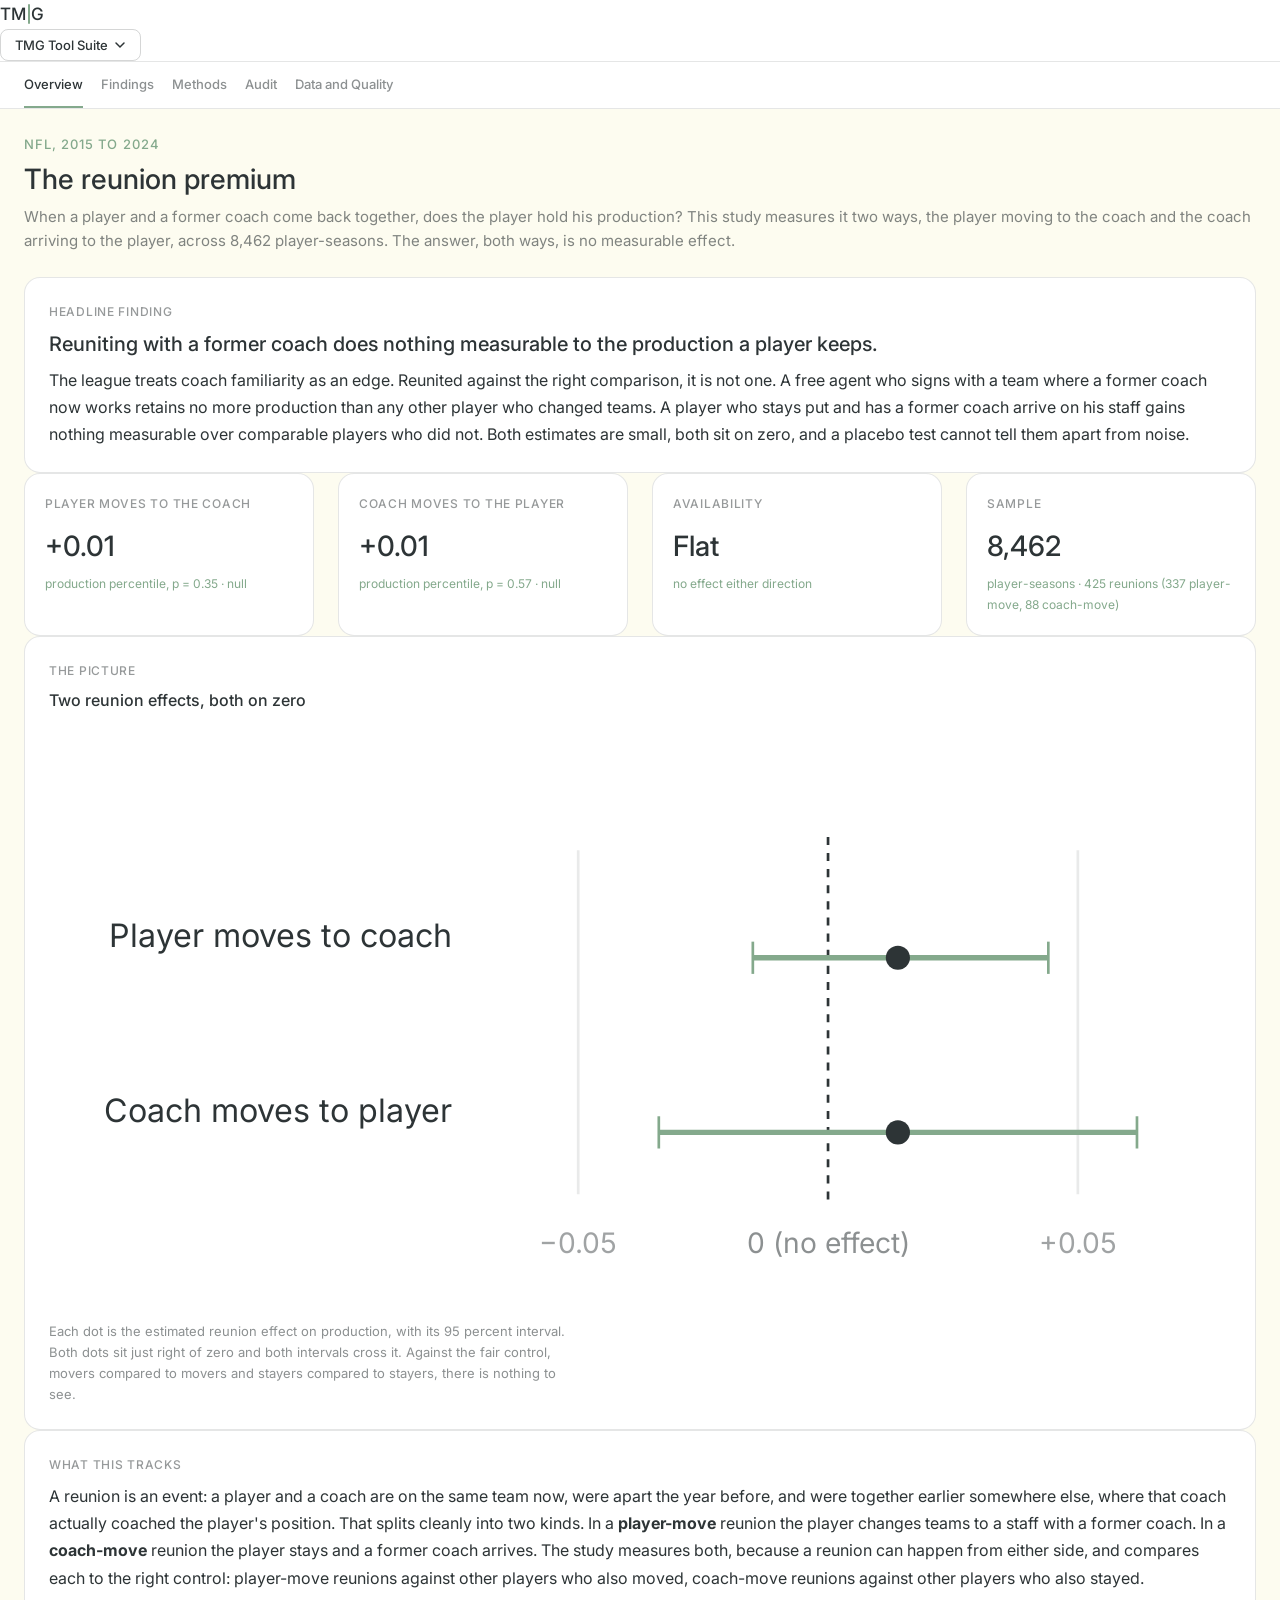
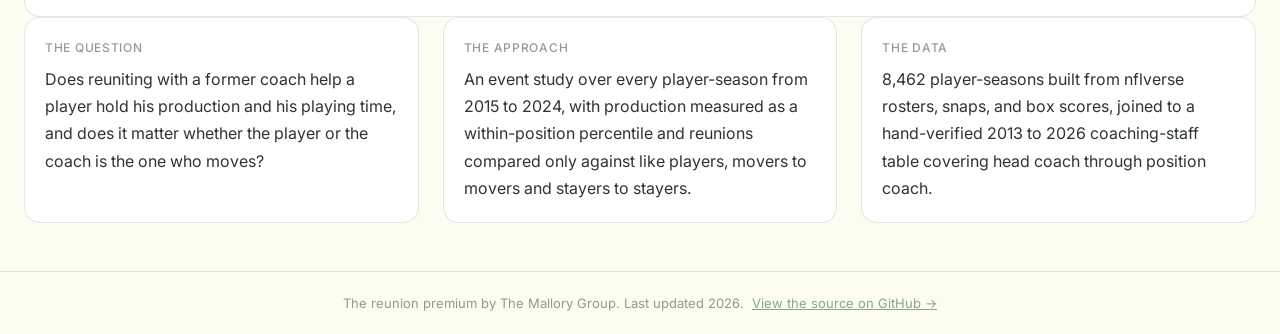
==== index.html @ aa7afa86 "Update navigation links for consistency; changed "Key findings" to "Findings" and updated "Data" to " ====
<!doctype html>
<html lang="en">
  <head>
    <meta charset="utf-8" />
    <meta name="viewport" content="width=device-width, initial-scale=1" />
    <title>The reunion premium — The Mallory Group</title>
    <meta
      name="description"
      content="Does reuniting with a former coach change the production an NFL player retains? An event study of 8,462 player-seasons and 425 coach reunions, 2015 to 2024. The answer is no."
    />
    <link rel="preconnect" href="https://fonts.googleapis.com" />
    <link rel="preconnect" href="https://fonts.gstatic.com" crossorigin />
    <link
      href="https://fonts.googleapis.com/css2?family=Inter:wght@400;500&display=swap"
      rel="stylesheet"
    />
    <link rel="stylesheet" href="tmg.css" />
    <link rel="stylesheet" href="study.css" />
  </head>
  <body>
    <nav class="tmg-nav" role="banner">
      <div class="tmg-logo" aria-label="The Mallory Group">
        <span>TM</span>
        <div class="tmg-logo-divider" aria-hidden="true"></div>
        <span>G</span>
      </div>
      <div class="tmg-dropdown-wrap">
        <button
          class="tmg-dropdown-btn"
          id="tmgDdBtn"
          aria-haspopup="true"
          aria-expanded="false"
          aria-controls="tmgDdMenu"
        >
          TMG Tool Suite
          <svg
            class="tmg-chevron"
            viewBox="0 0 12 12"
            fill="none"
            width="12"
            height="12"
            aria-hidden="true"
          >
            <path
              d="M2 4l4 4 4-4"
              stroke="currentColor"
              stroke-width="1.5"
              stroke-linecap="round"
            />
          </svg>
        </button>
        <div class="tmg-dropdown-menu" id="tmgDdMenu" role="menu">
          <a
            href="https://rmallorybpc.github.io/nhl-free-agency-research/welcome.html"
            target="_blank"
            rel="noreferrer"
            role="menuitem"
            >NHL Free Agency Research</a
          >
          <a
            href="https://rmallorybpc.github.io/nflanalysis/dashboard/src/findings.html?season=2022&team_id=PHI"
            target="_blank"
            rel="noreferrer"
            role="menuitem"
            >NFL Analysis</a
          >
          <a
            href="https://rmallorybpc.github.io/nba-research-project/"
            target="_blank"
            rel="noreferrer"
            role="menuitem"
            >NBA Supermax Research</a
          >
          <a
            href="https://rmallorybpc.github.io/nhl-play-for-contract/"
            target="_blank"
            rel="noreferrer"
            role="menuitem"
            >NHL Play for Contract</a
          >
          <a
            href="https://rmallorybpc.github.io/talent-portability-research/"
            target="_blank"
            rel="noreferrer"
            role="menuitem"
            >Talent Portability Research</a
          >
          <a
            href="https://rmallorybpc.github.io/external-hire-premium/"
            target="_blank"
            rel="noreferrer"
            role="menuitem"
            >External Hire Premium</a
          >
          <a
            href="https://rmallorybpc.github.io/nfl-coach-continuity/"
            target="_blank"
            rel="noreferrer"
            role="menuitem"
            >NFL Coach Continuity</a
          >
          <a
            href="https://rmallorybpc.github.io/recipes/"
            target="_blank"
            rel="noreferrer"
            role="menuitem"
            >Recipe Book</a
          >
          <a
            href="https://rmallorybpc.github.io/pdf-multi-agent-analysis/"
            target="_blank"
            rel="noreferrer"
            role="menuitem"
            >PDF Multi-Agent Analysis</a
          >
          <a
            href="https://content-integrity-audit.pages.dev/"
            target="_blank"
            rel="noreferrer"
            role="menuitem"
            >Content Integrity</a
          >
          <a
            href="https://rmallorybpc.github.io/housing-market-intel/"
            target="_blank"
            rel="noreferrer"
            role="menuitem"
            >Housing Market Intel</a
          >
          <a
            href="https://rmallorybpc.github.io/real-estate-report/"
            target="_blank"
            rel="noreferrer"
            role="menuitem"
            >Real Estate Report</a
          >
        </div>
      </div>
    </nav>

    <div class="study-subnav">
      <div class="inner">
        <a href="index.html" class="active">Overview</a>
        <a href="findings.html">Findings</a>
        <a href="methods.html">Methods</a>
        <a href="audit.html">Audit</a>
        <a href="data.html">Data and Quality</a>
      </div>
    </div>

    <main class="tmg-page">
      <div class="tmg-container">
        <header class="tmg-page-header">
          <p class="eyebrow">NFL, 2015 to 2024</p>
          <h1 class="tmg-page-title">The reunion premium</h1>
          <p class="study-lede">
            When a player and a former coach come back together, does the player
            hold his production? This study measures it two ways, the player
            moving to the coach and the coach arriving to the player, across
            8,462 player-seasons. The answer, both ways, is no measurable
            effect.
          </p>
        </header>

        <section class="tmg-card-wide">
          <div class="tmg-card-label">Headline finding</div>
          <h2 class="tmg-h2">
            Reuniting with a former coach does nothing measurable to the
            production a player keeps.
          </h2>
          <div class="study-prose" style="margin-top: 10px">
            <p>
              The league treats coach familiarity as an edge. Reunited against
              the right comparison, it is not one. A free agent who signs with a
              team where a former coach now works retains no more production
              than any other player who changed teams. A player who stays put
              and has a former coach arrive on his staff gains nothing
              measurable over comparable players who did not. Both estimates are
              small, both sit on zero, and a placebo test cannot tell them apart
              from noise.
            </p>
          </div>
        </section>

        <div class="tmg-bento-grid">
          <section class="tmg-card">
            <div class="tmg-card-label">Player moves to the coach</div>
            <div class="tmg-card-value">+0.01</div>
            <div class="tmg-card-sub">
              production percentile, p = 0.35 · null
            </div>
          </section>
          <section class="tmg-card">
            <div class="tmg-card-label">Coach moves to the player</div>
            <div class="tmg-card-value">+0.01</div>
            <div class="tmg-card-sub">
              production percentile, p = 0.57 · null
            </div>
          </section>
          <section class="tmg-card">
            <div class="tmg-card-label">Availability</div>
            <div class="tmg-card-value">Flat</div>
            <div class="tmg-card-sub">no effect either direction</div>
          </section>
          <section class="tmg-card">
            <div class="tmg-card-label">Sample</div>
            <div class="tmg-card-value">8,462</div>
            <div class="tmg-card-sub">
              player-seasons · 425 reunions (337 player-move, 88 coach-move)
            </div>
          </section>
        </div>

        <section class="tmg-card-wide">
          <div class="tmg-card-label">The picture</div>
          <h3 class="tmg-h3">Two reunion effects, both on zero</h3>
          <figure>
            <svg
              viewBox="0 0 440 220"
              role="img"
              aria-label="Both reunion effects are near zero with 95 percent intervals crossing zero"
            >
              <line
                x1="197"
                y1="50"
                x2="197"
                y2="178"
                stroke="rgba(45,52,54,0.10)"
              />
              <line
                x1="383"
                y1="50"
                x2="383"
                y2="178"
                stroke="rgba(45,52,54,0.10)"
              />
              <line
                x1="290"
                y1="45"
                x2="290"
                y2="183"
                stroke="var(--tmg-charcoal)"
                stroke-dasharray="3 3"
                stroke-width="1"
              />
              <text
                x="290"
                y="200"
                font-family="Inter"
                font-size="10.5"
                fill="rgba(45,52,54,0.55)"
                text-anchor="middle"
              >
                0 (no effect)
              </text>
              <text
                x="197"
                y="200"
                font-family="Inter"
                font-size="10.5"
                fill="rgba(45,52,54,0.45)"
                text-anchor="middle"
              >
                &minus;0.05
              </text>
              <text
                x="383"
                y="200"
                font-family="Inter"
                font-size="10.5"
                fill="rgba(45,52,54,0.45)"
                text-anchor="middle"
              >
                +0.05
              </text>
              <text
                x="150"
                y="86"
                font-family="Inter"
                font-size="12"
                fill="var(--tmg-charcoal)"
                text-anchor="end"
              >
                Player moves to coach
              </text>
              <line
                x1="262"
                y1="90"
                x2="372"
                y2="90"
                stroke="var(--tmg-sage)"
                stroke-width="2"
              />
              <line
                x1="262"
                y1="84"
                x2="262"
                y2="96"
                stroke="var(--tmg-sage)"
              />
              <line
                x1="372"
                y1="84"
                x2="372"
                y2="96"
                stroke="var(--tmg-sage)"
              />
              <circle cx="316" cy="90" r="4.5" fill="var(--tmg-charcoal)" />
              <text
                x="150"
                y="151"
                font-family="Inter"
                font-size="12"
                fill="var(--tmg-charcoal)"
                text-anchor="end"
              >
                Coach moves to player
              </text>
              <line
                x1="227"
                y1="155"
                x2="405"
                y2="155"
                stroke="var(--tmg-sage)"
                stroke-width="2"
              />
              <line
                x1="227"
                y1="149"
                x2="227"
                y2="161"
                stroke="var(--tmg-sage)"
              />
              <line
                x1="405"
                y1="149"
                x2="405"
                y2="161"
                stroke="var(--tmg-sage)"
              />
              <circle cx="316" cy="155" r="4.5" fill="var(--tmg-charcoal)" />
            </svg>
            <figcaption>
              Each dot is the estimated reunion effect on production, with its
              95 percent interval. Both dots sit just right of zero and both
              intervals cross it. Against the fair control, movers compared to
              movers and stayers compared to stayers, there is nothing to see.
            </figcaption>
          </figure>
        </section>

        <section class="tmg-card-wide">
          <div class="tmg-card-label">What this tracks</div>
          <div class="study-prose">
            <p>
              A reunion is an event: a player and a coach are on the same team
              now, were apart the year before, and were together earlier
              somewhere else, where that coach actually coached the player's
              position. That splits cleanly into two kinds. In a
              <strong>player-move</strong> reunion the player changes teams to a
              staff with a former coach. In a
              <strong>coach-move</strong> reunion the player stays and a former
              coach arrives. The study measures both, because a reunion can
              happen from either side, and compares each to the right control:
              player-move reunions against other players who also moved,
              coach-move reunions against other players who also stayed.
            </p>
          </div>
        </section>

        <div class="tmg-bento-grid">
          <section class="tmg-card">
            <div class="tmg-card-label">The question</div>
            <div class="study-prose">
              <p>
                Does reuniting with a former coach help a player hold his
                production and his playing time, and does it matter whether the
                player or the coach is the one who moves?
              </p>
            </div>
          </section>
          <section class="tmg-card">
            <div class="tmg-card-label">The approach</div>
            <div class="study-prose">
              <p>
                An event study over every player-season from 2015 to 2024, with
                production measured as a within-position percentile and reunions
                compared only against like players, movers to movers and stayers
                to stayers.
              </p>
            </div>
          </section>
          <section class="tmg-card">
            <div class="tmg-card-label">The data</div>
            <div class="study-prose">
              <p>
                8,462 player-seasons built from nflverse rosters, snaps, and box
                scores, joined to a hand-verified 2013 to 2026 coaching-staff
                table covering head coach through position coach.
              </p>
            </div>
          </section>
        </div>
      </div>
    </main>

    <footer class="tmg-footer">
      The reunion premium by The Mallory Group. Last updated 2026. &nbsp;<a
        href="https://github.com/rmallorybpc/nfl-coach-continuity"
        style="color: var(--tmg-sage)"
        >View the source on GitHub &rarr;</a
      >
    </footer>

    <script>
      (function () {
        var b = document.getElementById("tmgDdBtn"),
          m = document.getElementById("tmgDdMenu");
        if (!b || !m) return;
        b.addEventListener("click", function (e) {
          e.stopPropagation();
          var o = m.classList.toggle("open");
          b.classList.toggle("open", o);
          b.setAttribute("aria-expanded", String(o));
        });
        document.addEventListener("click", function () {
          m.classList.remove("open");
          b.classList.remove("open");
          b.setAttribute("aria-expanded", "false");
        });
        document.addEventListener("keydown", function (e) {
          if (e.key === "Escape") {
            m.classList.remove("open");
            b.classList.remove("open");
            b.setAttribute("aria-expanded", "false");
            b.focus();
          }
        });
      })();
    </script>
  </body>
</html>
---- tmg.css ----
/* ============================================================
   TMG Design System — The Mallory Group
   dist/tmg.css — v2.0

   CDN usage (add to every repo <head>):
   <link rel="stylesheet" href="https://rmallorybpc.github.io/tmg-brand-guide/dist/tmg.css">

   Google Font (add above the CSS link):
   <link rel="preconnect" href="https://fonts.googleapis.com">
   <link href="https://fonts.googleapis.com/css2?family=Inter:wght@400;500&display=swap" rel="stylesheet">
   ============================================================ */


/* ── 1. Tokens ─────────────────────────────────────────────── */
:root {
  /* Palette */
  --tmg-cream:        #FDFCF0;
  --tmg-charcoal:     #2D3436;
  --tmg-sage:         #84A98C;
  --tmg-sage-hover:   #6B8F74;
  --tmg-white:        #FFFFFF;

  /* Semantic */
  --tmg-bg:           var(--tmg-cream);
  --tmg-text:         var(--tmg-charcoal);
  --tmg-accent:       var(--tmg-sage);
  --tmg-surface:      var(--tmg-white);

  /* Status */
  --tmg-success:      #2E8540;
  --tmg-warning:      #C47F00;
  --tmg-error:        #B00020;

  /* Borders */
  --tmg-border:       1px solid rgba(45, 52, 54, 0.12);
  --tmg-border-hover: 1px solid rgba(132, 169, 140, 0.50);

  /* Radii */
  --tmg-bento-radius: 16px;
  --tmg-nav-radius:   8px;
  --tmg-btn-radius:   8px;

  /* Spacing */
  --tmg-gap:          24px;
  --tmg-gap-sm:       12px;

  /* Elevation */
  --tmg-shadow-sm:    0 1px 3px rgba(45, 52, 54, 0.08);
  --tmg-shadow-md:    0 2px 8px rgba(45, 52, 54, 0.10);
}


/* ── 2. Reset & base ───────────────────────────────────────── */
*, *::before, *::after { box-sizing: border-box; }

body {
  background: var(--tmg-bg);
  color: var(--tmg-text);
  font-family: Inter, -apple-system, BlinkMacSystemFont, "Segoe UI", Roboto, "Helvetica Neue", Arial, sans-serif;
  font-size: 16px;
  line-height: 1.7;
  margin: 0;
}

:focus-visible {
  outline: 3px solid rgba(132, 169, 140, 0.40);
  outline-offset: 2px;
}

.sr-only {
  position: absolute; width: 1px; height: 1px; padding: 0;
  margin: -1px; overflow: hidden; clip: rect(0,0,0,0);
  white-space: nowrap; border: 0;
}


/* ── 3. Typography ─────────────────────────────────────────── */
.tmg-eyebrow    { font-size: 13px;  font-weight: 500; letter-spacing: 0.08em; text-transform: uppercase; color: var(--tmg-sage); margin: 0 0 4px; }
.tmg-h1         { font-size: 28px;  font-weight: 500; line-height: 1.3; color: var(--tmg-charcoal); margin: 0 0 8px; }
.tmg-h2         { font-size: 20px;  font-weight: 500; line-height: 1.3; color: var(--tmg-charcoal); margin: 0 0 6px; }
.tmg-h3         { font-size: 16px;  font-weight: 500; line-height: 1.3; color: var(--tmg-charcoal); margin: 0 0 6px; }
.tmg-body       { font-size: 16px;  font-weight: 400; line-height: 1.7; color: var(--tmg-charcoal); }
.tmg-body-sm    { font-size: 13px;  font-weight: 400; color: var(--tmg-charcoal); }
.tmg-label      { font-size: 13px;  font-weight: 500; color: var(--tmg-charcoal); }
.tmg-label-caps { font-size: 12px;  font-weight: 500; letter-spacing: 0.06em; text-transform: uppercase; color: rgba(45,52,54,0.50); }
.tmg-metric     { font-size: 28px;  font-weight: 500; color: var(--tmg-charcoal); }
.tmg-text-muted { color: rgba(45, 52, 54, 0.55); }
.tmg-text-accent{ color: var(--tmg-sage); }


/* ── 4. Navigation ─────────────────────────────────────────── */
.tmg-nav {
  position: sticky; top: 0; z-index: 100;
  background: var(--tmg-white); border-bottom: var(--tmg-border);
  padding: 0 24px; height: 56px;
  display: flex; align-items: center; justify-content: space-between;
}

.tmg-logo {
  display: flex; align-items: center;
  font-size: 17px; font-weight: 500; letter-spacing: 0.02em;
  color: var(--tmg-charcoal); text-decoration: none;
}

.tmg-logo-divider {
  width: 2px; height: 20px;
  background: var(--tmg-sage); border-radius: 2px; margin: 0 1px;
}

.tmg-dropdown-wrap { position: relative; }

.tmg-dropdown-btn {
  background: transparent; border: 1px solid rgba(45,52,54,0.20);
  border-radius: var(--tmg-btn-radius); padding: 7px 14px;
  font-size: 13px; font-weight: 500; color: var(--tmg-charcoal);
  cursor: pointer; display: inline-flex; align-items: center; gap: 6px;
  font-family: inherit; transition: background 0.15s;
}
.tmg-dropdown-btn:hover,
.tmg-dropdown-btn.open          { background: rgba(132,169,140,0.10); }
.tmg-dropdown-btn:focus-visible { outline: 3px solid rgba(132,169,140,0.35); outline-offset: 2px; }

.tmg-chevron { transition: transform 0.2s; flex-shrink: 0; }
.tmg-dropdown-btn.open .tmg-chevron { transform: rotate(180deg); }

.tmg-dropdown-menu {
  display: none; position: absolute; right: 0; top: calc(100% + 6px);
  background: var(--tmg-white); border: var(--tmg-border);
  border-radius: 10px; padding: 6px; min-width: 220px;
  z-index: 200; box-shadow: var(--tmg-shadow-md);
}
.tmg-dropdown-menu.open { display: block; }

.tmg-dropdown-menu a {
  display: block; padding: 8px 12px; border-radius: 6px;
  font-size: 13px; color: var(--tmg-charcoal); text-decoration: none;
  transition: background 0.12s, color 0.12s;
}
.tmg-dropdown-menu a:hover          { background: rgba(132,169,140,0.12); color: var(--tmg-sage-hover); }
.tmg-dropdown-menu a:focus-visible  { outline: 2px solid var(--tmg-sage); outline-offset: -2px; border-radius: 6px; }


/* ── 5. Layout ─────────────────────────────────────────────── */
.tmg-page {
  background: var(--tmg-bg);
  min-height: 100vh;
  padding: var(--tmg-gap);
}

.tmg-container {
  max-width: 1280px;
  margin: 0 auto;
}

.tmg-bento-grid {
  display: grid;
  grid-template-columns: repeat(auto-fit, minmax(280px, 1fr));
  gap: var(--tmg-gap);
}

.tmg-page-header { margin-bottom: var(--tmg-gap); }
.tmg-page-title  { font-size: 28px; font-weight: 500; color: var(--tmg-charcoal); margin: 0 0 8px; line-height: 1.3; }
.tmg-page-desc   { font-size: 15px; color: rgba(45,52,54,0.60); margin: 0; }

.tmg-footer {
  padding: 20px 24px; text-align: center;
  font-size: 13px; color: rgba(45,52,54,0.50);
  border-top: var(--tmg-border); margin-top: var(--tmg-gap);
}


/* ── 6. Cards ──────────────────────────────────────────────── */
.tmg-card {
  background: var(--tmg-white);
  border: var(--tmg-border);
  border-radius: var(--tmg-bento-radius);
  padding: 20px;
}

.tmg-card-wide {
  background: var(--tmg-white);
  border: var(--tmg-border);
  border-radius: var(--tmg-bento-radius);
  padding: 24px;
  grid-column: 1 / -1;
}

.tmg-card-label { font-size: 12px; font-weight: 500; text-transform: uppercase; letter-spacing: 0.06em; color: rgba(45,52,54,0.50); margin: 0 0 8px; }
.tmg-card-title { font-size: 16px; font-weight: 500; color: var(--tmg-charcoal); margin: 0 0 14px; }
.tmg-card-value { font-size: 28px; font-weight: 500; color: var(--tmg-charcoal); margin: 0 0 4px; }
.tmg-card-sub   { font-size: 12px; color: var(--tmg-sage); margin: 0; }
.tmg-trend-up   { color: var(--tmg-success); font-size: 13px; font-weight: 500; }
.tmg-trend-down { color: var(--tmg-error);   font-size: 13px; font-weight: 500; }


/* ── 7. Buttons ────────────────────────────────────────────── */
.tmg-btn {
  background: var(--tmg-charcoal); color: var(--tmg-white);
  border: none; border-radius: var(--tmg-btn-radius);
  padding: 10px 16px; font-size: 13px; font-weight: 500;
  cursor: pointer; display: inline-flex; align-items: center; gap: 6px;
  font-family: inherit; transition: background 0.15s;
}
.tmg-btn:hover          { background: #3D4446; }
.tmg-btn:active         { transform: scale(0.98); }
.tmg-btn:focus-visible  { outline: 3px solid rgba(45,52,54,0.20); outline-offset: 2px; }

.tmg-btn-ghost {
  background: transparent; color: var(--tmg-charcoal);
  border: 1px solid rgba(45,52,54,0.20); border-radius: var(--tmg-btn-radius);
  padding: 10px 16px; font-size: 13px; font-weight: 500;
  cursor: pointer; display: inline-flex; align-items: center; gap: 6px;
  font-family: inherit; transition: border-color 0.15s, color 0.15s;
}
.tmg-btn-ghost:hover         { border-color: var(--tmg-sage); color: var(--tmg-sage-hover); }
.tmg-btn-ghost:active        { transform: scale(0.98); }
.tmg-btn-ghost:focus-visible { outline: 3px solid rgba(132,169,140,0.35); outline-offset: 2px; }


/* ── 8. Tables ─────────────────────────────────────────────── */
.tmg-table { width: 100%; border-collapse: collapse; font-size: 13px; }

.tmg-table th {
  background: rgba(132,169,140,0.15); color: var(--tmg-charcoal);
  font-weight: 500; font-size: 12px; text-transform: uppercase;
  letter-spacing: 0.04em; padding: 9px 14px; text-align: left;
  border-bottom: 1px solid rgba(132,169,140,0.25);
}

.tmg-table td {
  padding: 9px 14px;
  border-bottom: 1px solid rgba(45,52,54,0.07);
  color: var(--tmg-charcoal);
}

.tmg-table tr:last-child td { border-bottom: none; }
.tmg-table tr:hover td      { background: rgba(132,169,140,0.04); }


/* ── 9. Form inputs ────────────────────────────────────────── */
.tmg-input,
.tmg-select,
.tmg-textarea {
  width: 100%; background: var(--tmg-white); color: var(--tmg-charcoal);
  border: var(--tmg-border); border-radius: var(--tmg-btn-radius);
  padding: 9px 12px; font-size: 14px; font-family: inherit;
  transition: border-color 0.15s, box-shadow 0.15s; box-sizing: border-box;
}
.tmg-input:focus,
.tmg-select:focus,
.tmg-textarea:focus {
  outline: none; border-color: var(--tmg-sage);
  box-shadow: 0 0 0 3px rgba(132,169,140,0.15);
}
.tmg-input::placeholder { color: rgba(45,52,54,0.35); }

.tmg-field-label {
  display: block; font-size: 13px; font-weight: 500;
  color: var(--tmg-charcoal); margin-bottom: 6px;
}
---- study.css ----
/* Study-specific supplements. TMG tokens only. Base styles come from tmg.css (CDN). */
.tmg-nav{display:block;height:auto;padding:0}
.tmg-nav-main{height:56px;padding:0 24px;display:grid;grid-template-columns:1fr auto 1fr;align-items:center;column-gap:16px}
.tmg-logo{justify-self:start}
.tmg-dropdown-wrap{justify-self:end}
.tmg-nav-links{display:flex;align-items:center;justify-content:center;gap:20px;font-size:13px;white-space:nowrap}
.tmg-nav-links a{color:rgba(45,52,54,.55);text-decoration:none}
.tmg-nav-links a.active{color:var(--tmg-charcoal);font-weight:500}
.tmg-nav-links a:hover{color:var(--tmg-sage-hover)}
@media (max-width:980px){
	.tmg-nav-main{grid-template-columns:auto 1fr auto;column-gap:10px;padding:0 12px}
	.tmg-nav-links{justify-content:flex-start;gap:14px;overflow-x:auto;scrollbar-width:thin}
}
.study-lede{font-size:15px;color:rgba(45,52,54,.60);max-width:none;margin:8px 0 0;line-height:1.6}
.eyebrow{font-size:13px;font-weight:500;letter-spacing:.08em;text-transform:uppercase;color:var(--tmg-sage);margin:0 0 6px}
.study-subnav{background:var(--tmg-white);border-bottom:var(--tmg-border)}
.study-subnav .inner{max-width:1280px;margin:0 auto;min-height:44px;padding:0 24px;display:flex;align-items:center;gap:18px;flex-wrap:nowrap;overflow-x:auto;white-space:nowrap;scrollbar-width:thin}
.study-subnav .inner a{display:inline-flex;align-items:center;padding:11px 0;border-bottom:2px solid transparent;font-size:13px;font-weight:500;color:rgba(45,52,54,.55);text-decoration:none;white-space:nowrap}
.study-subnav .inner a:hover{color:var(--tmg-sage-hover)}
.study-subnav .inner a.active{color:var(--tmg-charcoal);border-bottom-color:var(--tmg-sage)}
.study-prose p{margin:0 0 12px;font-size:16px;line-height:1.7}
.study-prose p:last-child{margin-bottom:0}
.study-prose ul{margin:0;padding:0;list-style:none}
.study-prose li{padding:8px 0;border-bottom:var(--tmg-border);font-size:15px}
.study-prose li:last-child{border-bottom:none}
.klabel{color:rgba(45,52,54,.55)}
.chart-area{display:flex;gap:32px;flex-wrap:wrap;align-items:flex-start}
.chart-col{flex:1 1 300px;min-width:270px}
.chart-area-split .chart-col + .chart-col{border-left:var(--tmg-border);padding-left:24px}
@media (max-width:700px){
	.chart-area-split .chart-col + .chart-col{border-left:none;padding-left:0}
}
.chart-col h4{font-size:12px;font-weight:500;text-transform:uppercase;letter-spacing:.06em;color:rgba(45,52,54,.50);margin:0 0 8px}
figure{margin:0}
figcaption{font-size:13px;color:rgba(45,52,54,.55);margin-top:14px;max-width:66ch;line-height:1.6}
.spread-chart-figure figcaption{max-width:none}
svg{max-width:100%;height:auto;display:block}
.chart-point-hit{cursor:default;outline:none}
.chart-point-hit circle{transition:fill .15s ease,r .15s ease,stroke .15s ease}
.chart-point-hit:hover circle,.chart-point-hit:focus-visible circle{fill:var(--tmg-sage-hover);r:5}
.chart-point-hit:focus-visible circle{stroke:rgba(45,52,54,.7);stroke-width:1.25}
.tmg-table td.num{text-align:right;font-variant-numeric:tabular-nums;white-space:nowrap}
.pagenav{display:flex;justify-content:space-between;gap:16px;margin-top:var(--tmg-gap);font-size:14px}
.pagenav a{color:var(--tmg-sage);text-decoration:none}
.pagenav a:hover{color:var(--tmg-sage-hover)}
.note{font-size:13px;color:rgba(45,52,54,.55);margin-top:4px}

.study-prose-top{margin-top:8px}
.study-prose-mid{margin-top:12px}
.study-prose-block{margin:8px 0 14px}
.findings-prose-top{margin-top:8px}
.findings-prose-mid{margin-top:12px}
.findings-prose-block{margin:8px 0 14px}
.th-right{text-align:right}

/* Key findings page: keep A correction / What it means large and prominent. */
.findings-tall-card{display:flex;flex-direction:column;min-height:clamp(300px,40vh,520px)}
.findings-grid .findings-tall-card{grid-column:1/-1}

@media (min-width:1192px){
	.findings-grid .findings-tall-card{grid-column:span 2;min-height:clamp(340px,46vh,620px)}
}

/* Methods page: make Model and Sources cards occupy more of the row and viewport. */
.methods-tall-card{display:flex;flex-direction:column;min-height:clamp(360px,48vh,620px);grid-column:1/-1}

@media (min-width:1192px){
	.methods-tall-card{grid-column:span 2;min-height:clamp(420px,58vh,760px)}
}

@media (max-width:980px){
	.study-subnav .inner{padding:0 12px;gap:14px}
	.findings-tall-card{min-height:0}
	.findings-grid .findings-tall-card{grid-column:auto}
	.methods-tall-card{min-height:0;grid-column:auto}
}
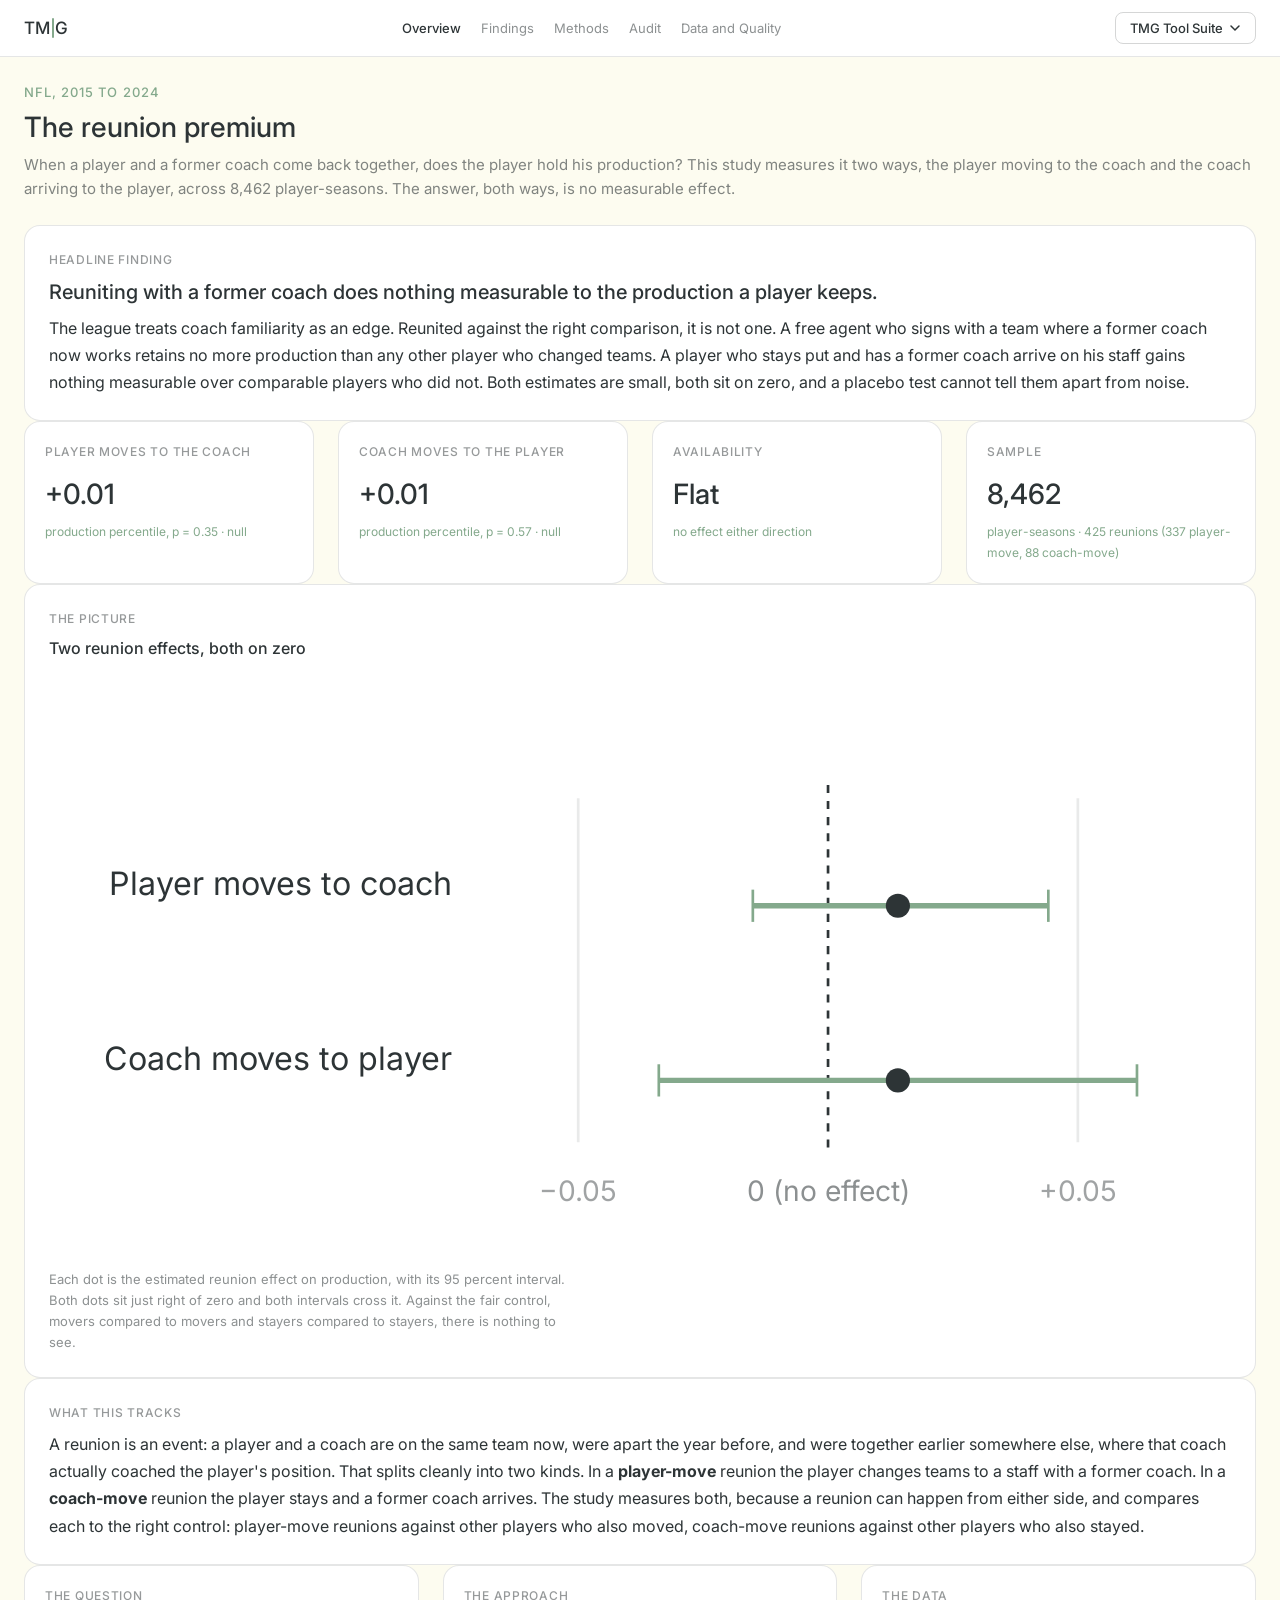
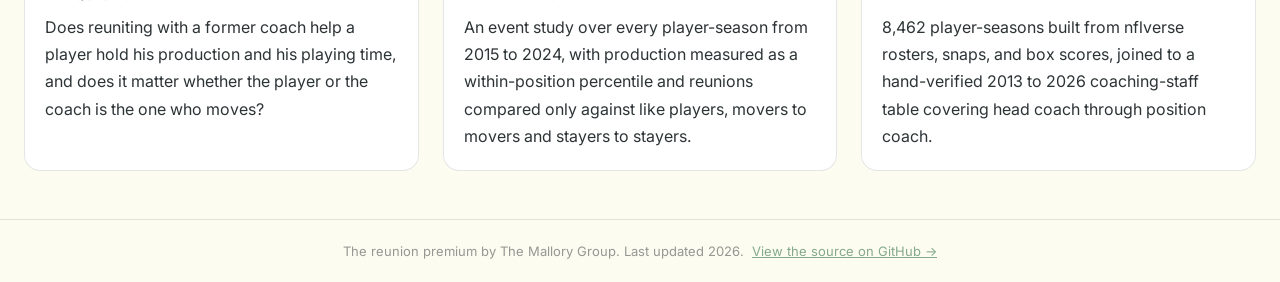
==== commit da833776: "Refactor navigation structure and styles across findings, index, and methods pages; consolidate sub-" ====
--- a/index.html
+++ b/index.html
@@ -19,134 +19,133 @@
   </head>
   <body>
     <nav class="tmg-nav" role="banner">
-      <div class="tmg-logo" aria-label="The Mallory Group">
-        <span>TM</span>
-        <div class="tmg-logo-divider" aria-hidden="true"></div>
-        <span>G</span>
-      </div>
-      <div class="tmg-dropdown-wrap">
-        <button
-          class="tmg-dropdown-btn"
-          id="tmgDdBtn"
-          aria-haspopup="true"
-          aria-expanded="false"
-          aria-controls="tmgDdMenu"
-        >
-          TMG Tool Suite
-          <svg
-            class="tmg-chevron"
-            viewBox="0 0 12 12"
-            fill="none"
-            width="12"
-            height="12"
-            aria-hidden="true"
+      <div class="tmg-nav-main">
+        <div class="tmg-logo" aria-label="The Mallory Group">
+          <span>TM</span>
+          <div class="tmg-logo-divider" aria-hidden="true"></div>
+          <span>G</span>
+        </div>
+        <div class="tmg-nav-links" aria-label="Study sections">
+          <a href="index.html" class="active">Overview</a>
+          <a href="findings.html">Findings</a>
+          <a href="methods.html">Methods</a>
+          <a href="audit.html">Audit</a>
+          <a href="data.html">Data and Quality</a>
+        </div>
+        <div class="tmg-dropdown-wrap">
+          <button
+            class="tmg-dropdown-btn"
+            id="tmgDdBtn"
+            aria-haspopup="true"
+            aria-expanded="false"
+            aria-controls="tmgDdMenu"
           >
-            <path
-              d="M2 4l4 4 4-4"
-              stroke="currentColor"
-              stroke-width="1.5"
-              stroke-linecap="round"
-            />
-          </svg>
-        </button>
-        <div class="tmg-dropdown-menu" id="tmgDdMenu" role="menu">
-          <a
-            href="https://rmallorybpc.github.io/nhl-free-agency-research/welcome.html"
-            target="_blank"
-            rel="noreferrer"
-            role="menuitem"
-            >NHL Free Agency Research</a
-          >
-          <a
-            href="https://rmallorybpc.github.io/nflanalysis/dashboard/src/findings.html?season=2022&team_id=PHI"
-            target="_blank"
-            rel="noreferrer"
-            role="menuitem"
-            >NFL Analysis</a
-          >
-          <a
-            href="https://rmallorybpc.github.io/nba-research-project/"
-            target="_blank"
-            rel="noreferrer"
-            role="menuitem"
-            >NBA Supermax Research</a
-          >
-          <a
-            href="https://rmallorybpc.github.io/nhl-play-for-contract/"
-            target="_blank"
-            rel="noreferrer"
-            role="menuitem"
-            >NHL Play for Contract</a
-          >
-          <a
-            href="https://rmallorybpc.github.io/talent-portability-research/"
-            target="_blank"
-            rel="noreferrer"
-            role="menuitem"
-            >Talent Portability Research</a
-          >
-          <a
-            href="https://rmallorybpc.github.io/external-hire-premium/"
-            target="_blank"
-            rel="noreferrer"
-            role="menuitem"
-            >External Hire Premium</a
-          >
-          <a
-            href="https://rmallorybpc.github.io/nfl-coach-continuity/"
-            target="_blank"
-            rel="noreferrer"
-            role="menuitem"
-            >NFL Coach Continuity</a
-          >
-          <a
-            href="https://rmallorybpc.github.io/recipes/"
-            target="_blank"
-            rel="noreferrer"
-            role="menuitem"
-            >Recipe Book</a
-          >
-          <a
-            href="https://rmallorybpc.github.io/pdf-multi-agent-analysis/"
-            target="_blank"
-            rel="noreferrer"
-            role="menuitem"
-            >PDF Multi-Agent Analysis</a
-          >
-          <a
-            href="https://content-integrity-audit.pages.dev/"
-            target="_blank"
-            rel="noreferrer"
-            role="menuitem"
-            >Content Integrity</a
-          >
-          <a
-            href="https://rmallorybpc.github.io/housing-market-intel/"
-            target="_blank"
-            rel="noreferrer"
-            role="menuitem"
-            >Housing Market Intel</a
-          >
-          <a
-            href="https://rmallorybpc.github.io/real-estate-report/"
-            target="_blank"
-            rel="noreferrer"
-            role="menuitem"
-            >Real Estate Report</a
-          >
+            TMG Tool Suite
+            <svg
+              class="tmg-chevron"
+              viewBox="0 0 12 12"
+              fill="none"
+              width="12"
+              height="12"
+              aria-hidden="true"
+            >
+              <path
+                d="M2 4l4 4 4-4"
+                stroke="currentColor"
+                stroke-width="1.5"
+                stroke-linecap="round"
+              />
+            </svg>
+          </button>
+          <div class="tmg-dropdown-menu" id="tmgDdMenu" role="menu">
+            <a
+              href="https://rmallorybpc.github.io/nhl-free-agency-research/welcome.html"
+              target="_blank"
+              rel="noreferrer"
+              role="menuitem"
+              >NHL Free Agency Research</a
+            >
+            <a
+              href="https://rmallorybpc.github.io/nflanalysis/dashboard/src/findings.html?season=2022&team_id=PHI"
+              target="_blank"
+              rel="noreferrer"
+              role="menuitem"
+              >NFL Analysis</a
+            >
+            <a
+              href="https://rmallorybpc.github.io/nba-research-project/"
+              target="_blank"
+              rel="noreferrer"
+              role="menuitem"
+              >NBA Supermax Research</a
+            >
+            <a
+              href="https://rmallorybpc.github.io/nhl-play-for-contract/"
+              target="_blank"
+              rel="noreferrer"
+              role="menuitem"
+              >NHL Play for Contract</a
+            >
+            <a
+              href="https://rmallorybpc.github.io/talent-portability-research/"
+              target="_blank"
+              rel="noreferrer"
+              role="menuitem"
+              >Talent Portability Research</a
+            >
+            <a
+              href="https://rmallorybpc.github.io/external-hire-premium/"
+              target="_blank"
+              rel="noreferrer"
+              role="menuitem"
+              >External Hire Premium</a
+            >
+            <a
+              href="https://rmallorybpc.github.io/nfl-coach-continuity/"
+              target="_blank"
+              rel="noreferrer"
+              role="menuitem"
+              >NFL Coach Continuity</a
+            >
+            <a
+              href="https://rmallorybpc.github.io/recipes/"
+              target="_blank"
+              rel="noreferrer"
+              role="menuitem"
+              >Recipe Book</a
+            >
+            <a
+              href="https://rmallorybpc.github.io/pdf-multi-agent-analysis/"
+              target="_blank"
+              rel="noreferrer"
+              role="menuitem"
+              >PDF Multi-Agent Analysis</a
+            >
+            <a
+              href="https://content-integrity-audit.pages.dev/"
+              target="_blank"
+              rel="noreferrer"
+              role="menuitem"
+              >Content Integrity</a
+            >
+            <a
+              href="https://rmallorybpc.github.io/housing-market-intel/"
+              target="_blank"
+              rel="noreferrer"
+              role="menuitem"
+              >Housing Market Intel</a
+            >
+            <a
+              href="https://rmallorybpc.github.io/real-estate-report/"
+              target="_blank"
+              rel="noreferrer"
+              role="menuitem"
+              >Real Estate Report</a
+            >
+          </div>
         </div>
       </div>
     </nav>
-
-    <div class="study-subnav">
-      <div class="inner">
-        <a href="index.html" class="active">Overview</a>
-        <a href="findings.html">Findings</a>
-        <a href="methods.html">Methods</a>
-        <a href="audit.html">Audit</a>
-        <a href="data.html">Data and Quality</a>
-      </div>
-    </div>
 
     <main class="tmg-page">
       <div class="tmg-container">
--- a/study.css
+++ b/study.css
@@ -1,76 +1,248 @@
 /* Study-specific supplements. TMG tokens only. Base styles come from tmg.css (CDN). */
-.tmg-nav{display:block;height:auto;padding:0}
-.tmg-nav-main{height:56px;padding:0 24px;display:grid;grid-template-columns:1fr auto 1fr;align-items:center;column-gap:16px}
-.tmg-logo{justify-self:start}
-.tmg-dropdown-wrap{justify-self:end}
-.tmg-nav-links{display:flex;align-items:center;justify-content:center;gap:20px;font-size:13px;white-space:nowrap}
-.tmg-nav-links a{color:rgba(45,52,54,.55);text-decoration:none}
-.tmg-nav-links a.active{color:var(--tmg-charcoal);font-weight:500}
-.tmg-nav-links a:hover{color:var(--tmg-sage-hover)}
-@media (max-width:980px){
-	.tmg-nav-main{grid-template-columns:auto 1fr auto;column-gap:10px;padding:0 12px}
-	.tmg-nav-links{justify-content:flex-start;gap:14px;overflow-x:auto;scrollbar-width:thin}
-}
-.study-lede{font-size:15px;color:rgba(45,52,54,.60);max-width:none;margin:8px 0 0;line-height:1.6}
-.eyebrow{font-size:13px;font-weight:500;letter-spacing:.08em;text-transform:uppercase;color:var(--tmg-sage);margin:0 0 6px}
-.study-subnav{background:var(--tmg-white);border-bottom:var(--tmg-border)}
-.study-subnav .inner{max-width:1280px;margin:0 auto;min-height:44px;padding:0 24px;display:flex;align-items:center;gap:18px;flex-wrap:nowrap;overflow-x:auto;white-space:nowrap;scrollbar-width:thin}
-.study-subnav .inner a{display:inline-flex;align-items:center;padding:11px 0;border-bottom:2px solid transparent;font-size:13px;font-weight:500;color:rgba(45,52,54,.55);text-decoration:none;white-space:nowrap}
-.study-subnav .inner a:hover{color:var(--tmg-sage-hover)}
-.study-subnav .inner a.active{color:var(--tmg-charcoal);border-bottom-color:var(--tmg-sage)}
-.study-prose p{margin:0 0 12px;font-size:16px;line-height:1.7}
-.study-prose p:last-child{margin-bottom:0}
-.study-prose ul{margin:0;padding:0;list-style:none}
-.study-prose li{padding:8px 0;border-bottom:var(--tmg-border);font-size:15px}
-.study-prose li:last-child{border-bottom:none}
-.klabel{color:rgba(45,52,54,.55)}
-.chart-area{display:flex;gap:32px;flex-wrap:wrap;align-items:flex-start}
-.chart-col{flex:1 1 300px;min-width:270px}
-.chart-area-split .chart-col + .chart-col{border-left:var(--tmg-border);padding-left:24px}
-@media (max-width:700px){
-	.chart-area-split .chart-col + .chart-col{border-left:none;padding-left:0}
-}
-.chart-col h4{font-size:12px;font-weight:500;text-transform:uppercase;letter-spacing:.06em;color:rgba(45,52,54,.50);margin:0 0 8px}
-figure{margin:0}
-figcaption{font-size:13px;color:rgba(45,52,54,.55);margin-top:14px;max-width:66ch;line-height:1.6}
-.spread-chart-figure figcaption{max-width:none}
-svg{max-width:100%;height:auto;display:block}
-.chart-point-hit{cursor:default;outline:none}
-.chart-point-hit circle{transition:fill .15s ease,r .15s ease,stroke .15s ease}
-.chart-point-hit:hover circle,.chart-point-hit:focus-visible circle{fill:var(--tmg-sage-hover);r:5}
-.chart-point-hit:focus-visible circle{stroke:rgba(45,52,54,.7);stroke-width:1.25}
-.tmg-table td.num{text-align:right;font-variant-numeric:tabular-nums;white-space:nowrap}
-.pagenav{display:flex;justify-content:space-between;gap:16px;margin-top:var(--tmg-gap);font-size:14px}
-.pagenav a{color:var(--tmg-sage);text-decoration:none}
-.pagenav a:hover{color:var(--tmg-sage-hover)}
-.note{font-size:13px;color:rgba(45,52,54,.55);margin-top:4px}
-
-.study-prose-top{margin-top:8px}
-.study-prose-mid{margin-top:12px}
-.study-prose-block{margin:8px 0 14px}
-.findings-prose-top{margin-top:8px}
-.findings-prose-mid{margin-top:12px}
-.findings-prose-block{margin:8px 0 14px}
-.th-right{text-align:right}
+.tmg-nav {
+  display: block;
+  height: auto;
+  padding: 0 24px;
+}
+.tmg-nav-main {
+  height: 56px;
+  display: grid;
+  grid-template-columns: auto minmax(0, 1fr) auto;
+  align-items: center;
+  column-gap: 20px;
+}
+.tmg-logo {
+  justify-self: start;
+}
+.tmg-dropdown-wrap {
+  justify-self: end;
+}
+.tmg-nav-links {
+  display: flex;
+  align-items: center;
+  justify-content: center;
+  gap: 20px;
+  font-size: 13px;
+  white-space: nowrap;
+  min-width: 0;
+  overflow-x: auto;
+  scrollbar-width: thin;
+}
+.tmg-nav-links a {
+  color: rgba(45, 52, 54, 0.55);
+  text-decoration: none;
+}
+.tmg-nav-links a.active {
+  color: var(--tmg-charcoal);
+  font-weight: 500;
+}
+.tmg-nav-links a:hover {
+  color: var(--tmg-sage-hover);
+}
+@media (max-width: 980px) {
+  .tmg-nav {
+    padding: 0 12px;
+  }
+  .tmg-nav-main {
+    column-gap: 10px;
+  }
+  .tmg-nav-links {
+    justify-content: flex-start;
+    gap: 14px;
+  }
+}
+.study-lede {
+  font-size: 15px;
+  color: rgba(45, 52, 54, 0.6);
+  max-width: none;
+  margin: 8px 0 0;
+  line-height: 1.6;
+}
+.eyebrow {
+  font-size: 13px;
+  font-weight: 500;
+  letter-spacing: 0.08em;
+  text-transform: uppercase;
+  color: var(--tmg-sage);
+  margin: 0 0 6px;
+}
+.study-prose p {
+  margin: 0 0 12px;
+  font-size: 16px;
+  line-height: 1.7;
+}
+.study-prose p:last-child {
+  margin-bottom: 0;
+}
+.study-prose ul {
+  margin: 0;
+  padding: 0;
+  list-style: none;
+}
+.study-prose li {
+  padding: 8px 0;
+  border-bottom: var(--tmg-border);
+  font-size: 15px;
+}
+.study-prose li:last-child {
+  border-bottom: none;
+}
+.klabel {
+  color: rgba(45, 52, 54, 0.55);
+}
+.chart-area {
+  display: flex;
+  gap: 32px;
+  flex-wrap: wrap;
+  align-items: flex-start;
+}
+.chart-col {
+  flex: 1 1 300px;
+  min-width: 270px;
+}
+.chart-area-split .chart-col + .chart-col {
+  border-left: var(--tmg-border);
+  padding-left: 24px;
+}
+@media (max-width: 700px) {
+  .chart-area-split .chart-col + .chart-col {
+    border-left: none;
+    padding-left: 0;
+  }
+}
+.chart-col h4 {
+  font-size: 12px;
+  font-weight: 500;
+  text-transform: uppercase;
+  letter-spacing: 0.06em;
+  color: rgba(45, 52, 54, 0.5);
+  margin: 0 0 8px;
+}
+figure {
+  margin: 0;
+}
+figcaption {
+  font-size: 13px;
+  color: rgba(45, 52, 54, 0.55);
+  margin-top: 14px;
+  max-width: 66ch;
+  line-height: 1.6;
+}
+.spread-chart-figure figcaption {
+  max-width: none;
+}
+svg {
+  max-width: 100%;
+  height: auto;
+  display: block;
+}
+.chart-point-hit {
+  cursor: default;
+  outline: none;
+}
+.chart-point-hit circle {
+  transition:
+    fill 0.15s ease,
+    r 0.15s ease,
+    stroke 0.15s ease;
+}
+.chart-point-hit:hover circle,
+.chart-point-hit:focus-visible circle {
+  fill: var(--tmg-sage-hover);
+  r: 5;
+}
+.chart-point-hit:focus-visible circle {
+  stroke: rgba(45, 52, 54, 0.7);
+  stroke-width: 1.25;
+}
+.tmg-table td.num {
+  text-align: right;
+  font-variant-numeric: tabular-nums;
+  white-space: nowrap;
+}
+.pagenav {
+  display: flex;
+  justify-content: space-between;
+  gap: 16px;
+  margin-top: var(--tmg-gap);
+  font-size: 14px;
+}
+.pagenav a {
+  color: var(--tmg-sage);
+  text-decoration: none;
+}
+.pagenav a:hover {
+  color: var(--tmg-sage-hover);
+}
+.note {
+  font-size: 13px;
+  color: rgba(45, 52, 54, 0.55);
+  margin-top: 4px;
+}
+
+.study-prose-top {
+  margin-top: 8px;
+}
+.study-prose-mid {
+  margin-top: 12px;
+}
+.study-prose-block {
+  margin: 8px 0 14px;
+}
+.findings-prose-top {
+  margin-top: 8px;
+}
+.findings-prose-mid {
+  margin-top: 12px;
+}
+.findings-prose-block {
+  margin: 8px 0 14px;
+}
+.th-right {
+  text-align: right;
+}
 
 /* Key findings page: keep A correction / What it means large and prominent. */
-.findings-tall-card{display:flex;flex-direction:column;min-height:clamp(300px,40vh,520px)}
-.findings-grid .findings-tall-card{grid-column:1/-1}
-
-@media (min-width:1192px){
-	.findings-grid .findings-tall-card{grid-column:span 2;min-height:clamp(340px,46vh,620px)}
+.findings-tall-card {
+  display: flex;
+  flex-direction: column;
+  min-height: clamp(300px, 40vh, 520px);
+}
+.findings-grid .findings-tall-card {
+  grid-column: 1/-1;
+}
+
+@media (min-width: 1192px) {
+  .findings-grid .findings-tall-card {
+    grid-column: span 2;
+    min-height: clamp(340px, 46vh, 620px);
+  }
 }
 
 /* Methods page: make Model and Sources cards occupy more of the row and viewport. */
-.methods-tall-card{display:flex;flex-direction:column;min-height:clamp(360px,48vh,620px);grid-column:1/-1}
-
-@media (min-width:1192px){
-	.methods-tall-card{grid-column:span 2;min-height:clamp(420px,58vh,760px)}
-}
-
-@media (max-width:980px){
-	.study-subnav .inner{padding:0 12px;gap:14px}
-	.findings-tall-card{min-height:0}
-	.findings-grid .findings-tall-card{grid-column:auto}
-	.methods-tall-card{min-height:0;grid-column:auto}
-}
+.methods-tall-card {
+  display: flex;
+  flex-direction: column;
+  min-height: clamp(360px, 48vh, 620px);
+  grid-column: 1/-1;
+}
+
+@media (min-width: 1192px) {
+  .methods-tall-card {
+    grid-column: span 2;
+    min-height: clamp(420px, 58vh, 760px);
+  }
+}
+
+@media (max-width: 980px) {
+  .findings-tall-card {
+    min-height: 0;
+  }
+  .findings-grid .findings-tall-card {
+    grid-column: auto;
+  }
+  .methods-tall-card {
+    min-height: 0;
+    grid-column: auto;
+  }
+}
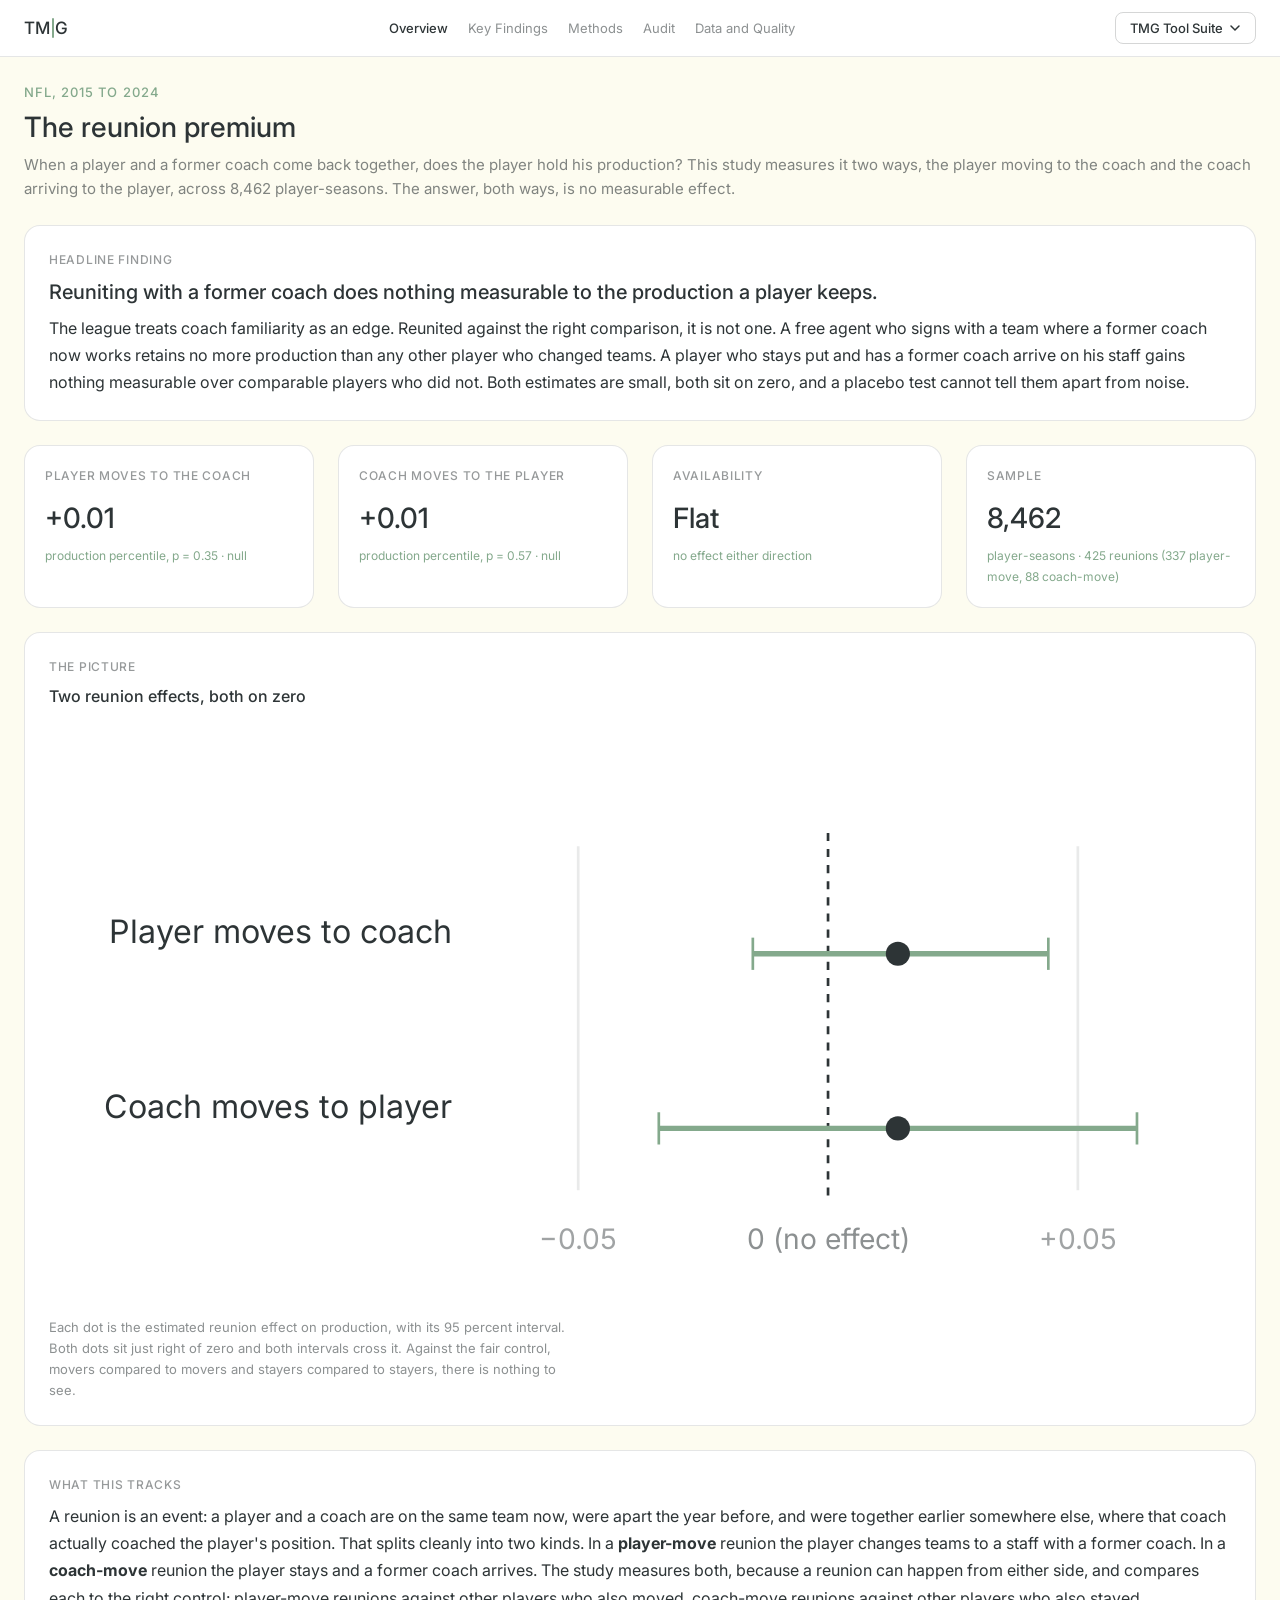
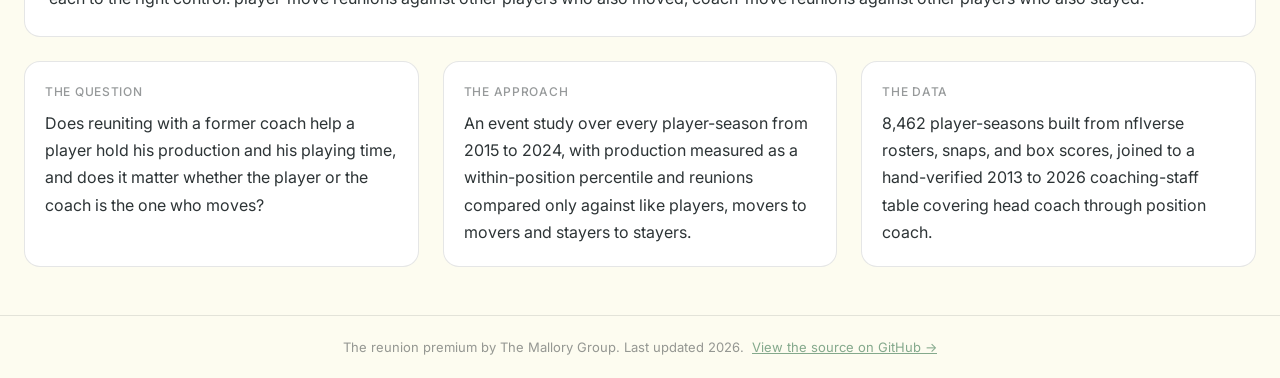
==== commit 2ae006f0: "Update navigation links to "Key Findings" for consistency across all pages; enhance CSS for improved" ====
--- a/index.html
+++ b/index.html
@@ -27,7 +27,7 @@
         </div>
         <div class="tmg-nav-links" aria-label="Study sections">
           <a href="index.html" class="active">Overview</a>
-          <a href="findings.html">Findings</a>
+          <a href="findings.html">Key Findings</a>
           <a href="methods.html">Methods</a>
           <a href="audit.html">Audit</a>
           <a href="data.html">Data and Quality</a>
--- a/study.css
+++ b/study.css
@@ -74,6 +74,14 @@
 .study-prose p:last-child {
   margin-bottom: 0;
 }
+
+/* Add breathing room between stacked card blocks outside grid layouts. */
+.tmg-container > section[class^="tmg-card"] + section[class^="tmg-card"],
+.tmg-container > section[class^="tmg-card"] + .tmg-bento-grid,
+.tmg-container > .tmg-bento-grid + section[class^="tmg-card"] {
+  margin-top: var(--tmg-gap);
+}
+
 .study-prose ul {
   margin: 0;
   padding: 0;
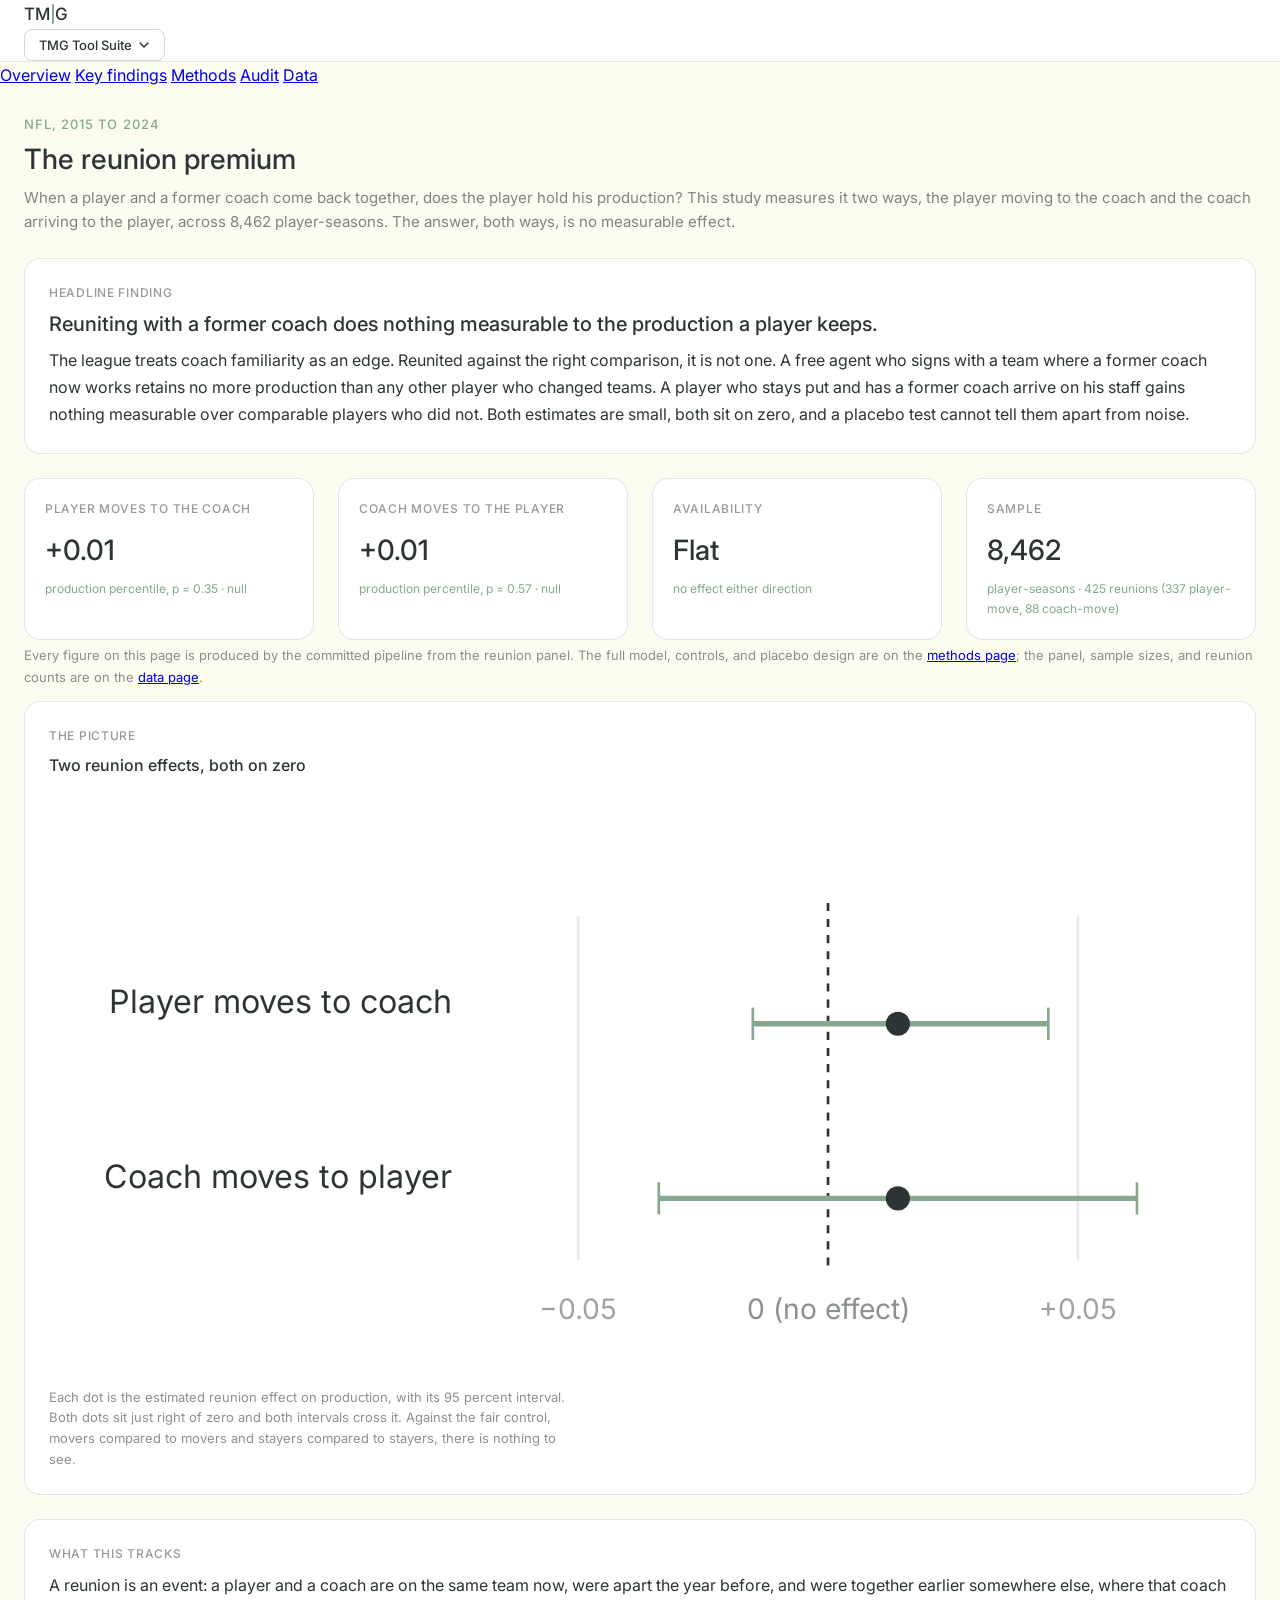
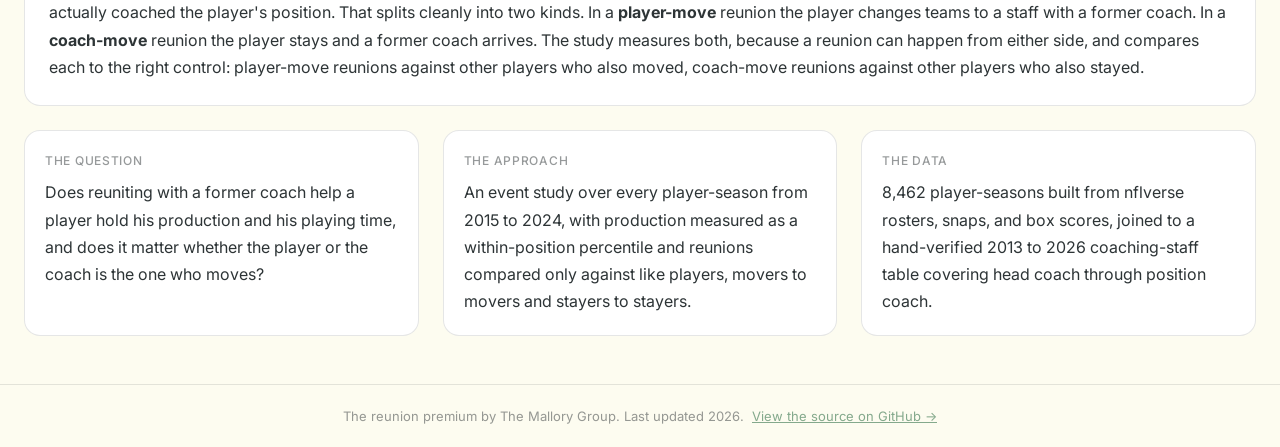
==== commit 8a730cf2: "Update index.html update findings v2.2" ====
--- a/index.html
+++ b/index.html
@@ -1,441 +1,149 @@
 <!doctype html>
 <html lang="en">
-  <head>
-    <meta charset="utf-8" />
-    <meta name="viewport" content="width=device-width, initial-scale=1" />
-    <title>The reunion premium — The Mallory Group</title>
-    <meta
-      name="description"
-      content="Does reuniting with a former coach change the production an NFL player retains? An event study of 8,462 player-seasons and 425 coach reunions, 2015 to 2024. The answer is no."
-    />
-    <link rel="preconnect" href="https://fonts.googleapis.com" />
-    <link rel="preconnect" href="https://fonts.gstatic.com" crossorigin />
-    <link
-      href="https://fonts.googleapis.com/css2?family=Inter:wght@400;500&display=swap"
-      rel="stylesheet"
-    />
-    <link rel="stylesheet" href="tmg.css" />
-    <link rel="stylesheet" href="study.css" />
-  </head>
-  <body>
-    <nav class="tmg-nav" role="banner">
-      <div class="tmg-nav-main">
-        <div class="tmg-logo" aria-label="The Mallory Group">
-          <span>TM</span>
-          <div class="tmg-logo-divider" aria-hidden="true"></div>
-          <span>G</span>
-        </div>
-        <div class="tmg-nav-links" aria-label="Study sections">
-          <a href="index.html" class="active">Overview</a>
-          <a href="findings.html">Key Findings</a>
-          <a href="methods.html">Methods</a>
-          <a href="audit.html">Audit</a>
-          <a href="data.html">Data and Quality</a>
-        </div>
-        <div class="tmg-dropdown-wrap">
-          <button
-            class="tmg-dropdown-btn"
-            id="tmgDdBtn"
-            aria-haspopup="true"
-            aria-expanded="false"
-            aria-controls="tmgDdMenu"
-          >
-            TMG Tool Suite
-            <svg
-              class="tmg-chevron"
-              viewBox="0 0 12 12"
-              fill="none"
-              width="12"
-              height="12"
-              aria-hidden="true"
-            >
-              <path
-                d="M2 4l4 4 4-4"
-                stroke="currentColor"
-                stroke-width="1.5"
-                stroke-linecap="round"
-              />
-            </svg>
-          </button>
-          <div class="tmg-dropdown-menu" id="tmgDdMenu" role="menu">
-            <a
-              href="https://rmallorybpc.github.io/nhl-free-agency-research/welcome.html"
-              target="_blank"
-              rel="noreferrer"
-              role="menuitem"
-              >NHL Free Agency Research</a
-            >
-            <a
-              href="https://rmallorybpc.github.io/nflanalysis/dashboard/src/findings.html?season=2022&team_id=PHI"
-              target="_blank"
-              rel="noreferrer"
-              role="menuitem"
-              >NFL Analysis</a
-            >
-            <a
-              href="https://rmallorybpc.github.io/nba-research-project/"
-              target="_blank"
-              rel="noreferrer"
-              role="menuitem"
-              >NBA Supermax Research</a
-            >
-            <a
-              href="https://rmallorybpc.github.io/nhl-play-for-contract/"
-              target="_blank"
-              rel="noreferrer"
-              role="menuitem"
-              >NHL Play for Contract</a
-            >
-            <a
-              href="https://rmallorybpc.github.io/talent-portability-research/"
-              target="_blank"
-              rel="noreferrer"
-              role="menuitem"
-              >Talent Portability Research</a
-            >
-            <a
-              href="https://rmallorybpc.github.io/external-hire-premium/"
-              target="_blank"
-              rel="noreferrer"
-              role="menuitem"
-              >External Hire Premium</a
-            >
-            <a
-              href="https://rmallorybpc.github.io/nfl-coach-continuity/"
-              target="_blank"
-              rel="noreferrer"
-              role="menuitem"
-              >NFL Coach Continuity</a
-            >
-            <a
-              href="https://rmallorybpc.github.io/recipes/"
-              target="_blank"
-              rel="noreferrer"
-              role="menuitem"
-              >Recipe Book</a
-            >
-            <a
-              href="https://rmallorybpc.github.io/pdf-multi-agent-analysis/"
-              target="_blank"
-              rel="noreferrer"
-              role="menuitem"
-              >PDF Multi-Agent Analysis</a
-            >
-            <a
-              href="https://content-integrity-audit.pages.dev/"
-              target="_blank"
-              rel="noreferrer"
-              role="menuitem"
-              >Content Integrity</a
-            >
-            <a
-              href="https://rmallorybpc.github.io/housing-market-intel/"
-              target="_blank"
-              rel="noreferrer"
-              role="menuitem"
-              >Housing Market Intel</a
-            >
-            <a
-              href="https://rmallorybpc.github.io/real-estate-report/"
-              target="_blank"
-              rel="noreferrer"
-              role="menuitem"
-              >Real Estate Report</a
-            >
-          </div>
-        </div>
-      </div>
-    </nav>
+<head>
+<meta charset="utf-8">
+<meta name="viewport" content="width=device-width, initial-scale=1">
+<title>The reunion premium — The Mallory Group</title>
+<meta name="description" content="Does reuniting with a former coach change the production an NFL player retains? An event study of 8,462 player-seasons and 425 coach reunions, 2015 to 2024. The answer is no.">
+<link rel="preconnect" href="https://fonts.googleapis.com">
+<link rel="preconnect" href="https://fonts.gstatic.com" crossorigin>
+<link href="https://fonts.googleapis.com/css2?family=Inter:wght@400;500&display=swap" rel="stylesheet">
+<link rel="stylesheet" href="tmg.css">
+<link rel="stylesheet" href="study.css">
+</head>
+<body>
+<nav class="tmg-nav" role="banner">
+  <div class="tmg-logo" aria-label="The Mallory Group">
+    <span>TM</span><div class="tmg-logo-divider" aria-hidden="true"></div><span>G</span>
+  </div>
+  <div class="tmg-dropdown-wrap">
+    <button class="tmg-dropdown-btn" id="tmgDdBtn" aria-haspopup="true" aria-expanded="false" aria-controls="tmgDdMenu">
+      TMG Tool Suite
+      <svg class="tmg-chevron" viewBox="0 0 12 12" fill="none" width="12" height="12" aria-hidden="true"><path d="M2 4l4 4 4-4" stroke="currentColor" stroke-width="1.5" stroke-linecap="round"/></svg>
+    </button>
+    <div class="tmg-dropdown-menu" id="tmgDdMenu" role="menu">
+      <a href="https://rmallorybpc.github.io/nhl-free-agency-research/welcome.html" target="_blank" rel="noreferrer" role="menuitem">NHL Free Agency Research</a>
+      <a href="https://rmallorybpc.github.io/nflanalysis/dashboard/src/findings.html?season=2022&team_id=PHI" target="_blank" rel="noreferrer" role="menuitem">NFL Analysis</a>
+      <a href="https://rmallorybpc.github.io/nba-research-project/" target="_blank" rel="noreferrer" role="menuitem">NBA Supermax Research</a>
+      <a href="https://rmallorybpc.github.io/nhl-play-for-contract/" target="_blank" rel="noreferrer" role="menuitem">NHL Play for Contract</a>
+      <a href="https://rmallorybpc.github.io/talent-portability-research/" target="_blank" rel="noreferrer" role="menuitem">Talent Portability Research</a>
+      <a href="https://rmallorybpc.github.io/external-hire-premium/" target="_blank" rel="noreferrer" role="menuitem">External Hire Premium</a>
+      <a href="https://rmallorybpc.github.io/nfl-coach-continuity/" target="_blank" rel="noreferrer" role="menuitem">NFL Coach Continuity</a>
+      <a href="https://rmallorybpc.github.io/recipes/" target="_blank" rel="noreferrer" role="menuitem">Recipe Book</a>
+      <a href="https://rmallorybpc.github.io/pdf-multi-agent-analysis/" target="_blank" rel="noreferrer" role="menuitem">PDF Multi-Agent Analysis</a>
+      <a href="https://content-integrity-audit.pages.dev/" target="_blank" rel="noreferrer" role="menuitem">Content Integrity</a>
+      <a href="https://rmallorybpc.github.io/housing-market-intel/" target="_blank" rel="noreferrer" role="menuitem">Housing Market Intel</a>
+      <a href="https://rmallorybpc.github.io/real-estate-report/" target="_blank" rel="noreferrer" role="menuitem">Real Estate Report</a>
+    
+    </div>
+  </div>
+</nav>
 
-    <main class="tmg-page">
-      <div class="tmg-container">
-        <header class="tmg-page-header">
-          <p class="eyebrow">NFL, 2015 to 2024</p>
-          <h1 class="tmg-page-title">The reunion premium</h1>
-          <p class="study-lede">
-            When a player and a former coach come back together, does the player
-            hold his production? This study measures it two ways, the player
-            moving to the coach and the coach arriving to the player, across
-            8,462 player-seasons. The answer, both ways, is no measurable
-            effect.
-          </p>
-        </header>
+<div class="study-subnav"><div class="inner">
+  <a href="index.html" class="active">Overview</a>
+  <a href="findings.html">Key findings</a>
+  <a href="methods.html">Methods</a>
+  <a href="audit.html">Audit</a>
+  <a href="data.html">Data</a>
+</div></div>
 
-        <section class="tmg-card-wide">
-          <div class="tmg-card-label">Headline finding</div>
-          <h2 class="tmg-h2">
-            Reuniting with a former coach does nothing measurable to the
-            production a player keeps.
-          </h2>
-          <div class="study-prose" style="margin-top: 10px">
-            <p>
-              The league treats coach familiarity as an edge. Reunited against
-              the right comparison, it is not one. A free agent who signs with a
-              team where a former coach now works retains no more production
-              than any other player who changed teams. A player who stays put
-              and has a former coach arrive on his staff gains nothing
-              measurable over comparable players who did not. Both estimates are
-              small, both sit on zero, and a placebo test cannot tell them apart
-              from noise.
-            </p>
-          </div>
-        </section>
+<main class="tmg-page"><div class="tmg-container">
+  <header class="tmg-page-header">
+    <p class="eyebrow">NFL, 2015 to 2024</p>
+    <h1 class="tmg-page-title">The reunion premium</h1>
+    <p class="study-lede">When a player and a former coach come back together, does the player hold his production? This study measures it two ways, the player moving to the coach and the coach arriving to the player, across 8,462 player-seasons. The answer, both ways, is no measurable effect.</p>
+  </header>
 
-        <div class="tmg-bento-grid">
-          <section class="tmg-card">
-            <div class="tmg-card-label">Player moves to the coach</div>
-            <div class="tmg-card-value">+0.01</div>
-            <div class="tmg-card-sub">
-              production percentile, p = 0.35 · null
-            </div>
-          </section>
-          <section class="tmg-card">
-            <div class="tmg-card-label">Coach moves to the player</div>
-            <div class="tmg-card-value">+0.01</div>
-            <div class="tmg-card-sub">
-              production percentile, p = 0.57 · null
-            </div>
-          </section>
-          <section class="tmg-card">
-            <div class="tmg-card-label">Availability</div>
-            <div class="tmg-card-value">Flat</div>
-            <div class="tmg-card-sub">no effect either direction</div>
-          </section>
-          <section class="tmg-card">
-            <div class="tmg-card-label">Sample</div>
-            <div class="tmg-card-value">8,462</div>
-            <div class="tmg-card-sub">
-              player-seasons · 425 reunions (337 player-move, 88 coach-move)
-            </div>
-          </section>
-        </div>
+  <section class="tmg-card-wide">
+    <div class="tmg-card-label">Headline finding</div>
+    <h2 class="tmg-h2">Reuniting with a former coach does nothing measurable to the production a player keeps.</h2>
+    <div class="study-prose" style="margin-top:10px">
+      <p>The league treats coach familiarity as an edge. Reunited against the right comparison, it is not one. A free agent who signs with a team where a former coach now works retains no more production than any other player who changed teams. A player who stays put and has a former coach arrive on his staff gains nothing measurable over comparable players who did not. Both estimates are small, both sit on zero, and a placebo test cannot tell them apart from noise.</p>
+    </div>
+  </section>
 
-        <section class="tmg-card-wide">
-          <div class="tmg-card-label">The picture</div>
-          <h3 class="tmg-h3">Two reunion effects, both on zero</h3>
-          <figure>
-            <svg
-              viewBox="0 0 440 220"
-              role="img"
-              aria-label="Both reunion effects are near zero with 95 percent intervals crossing zero"
-            >
-              <line
-                x1="197"
-                y1="50"
-                x2="197"
-                y2="178"
-                stroke="rgba(45,52,54,0.10)"
-              />
-              <line
-                x1="383"
-                y1="50"
-                x2="383"
-                y2="178"
-                stroke="rgba(45,52,54,0.10)"
-              />
-              <line
-                x1="290"
-                y1="45"
-                x2="290"
-                y2="183"
-                stroke="var(--tmg-charcoal)"
-                stroke-dasharray="3 3"
-                stroke-width="1"
-              />
-              <text
-                x="290"
-                y="200"
-                font-family="Inter"
-                font-size="10.5"
-                fill="rgba(45,52,54,0.55)"
-                text-anchor="middle"
-              >
-                0 (no effect)
-              </text>
-              <text
-                x="197"
-                y="200"
-                font-family="Inter"
-                font-size="10.5"
-                fill="rgba(45,52,54,0.45)"
-                text-anchor="middle"
-              >
-                &minus;0.05
-              </text>
-              <text
-                x="383"
-                y="200"
-                font-family="Inter"
-                font-size="10.5"
-                fill="rgba(45,52,54,0.45)"
-                text-anchor="middle"
-              >
-                +0.05
-              </text>
-              <text
-                x="150"
-                y="86"
-                font-family="Inter"
-                font-size="12"
-                fill="var(--tmg-charcoal)"
-                text-anchor="end"
-              >
-                Player moves to coach
-              </text>
-              <line
-                x1="262"
-                y1="90"
-                x2="372"
-                y2="90"
-                stroke="var(--tmg-sage)"
-                stroke-width="2"
-              />
-              <line
-                x1="262"
-                y1="84"
-                x2="262"
-                y2="96"
-                stroke="var(--tmg-sage)"
-              />
-              <line
-                x1="372"
-                y1="84"
-                x2="372"
-                y2="96"
-                stroke="var(--tmg-sage)"
-              />
-              <circle cx="316" cy="90" r="4.5" fill="var(--tmg-charcoal)" />
-              <text
-                x="150"
-                y="151"
-                font-family="Inter"
-                font-size="12"
-                fill="var(--tmg-charcoal)"
-                text-anchor="end"
-              >
-                Coach moves to player
-              </text>
-              <line
-                x1="227"
-                y1="155"
-                x2="405"
-                y2="155"
-                stroke="var(--tmg-sage)"
-                stroke-width="2"
-              />
-              <line
-                x1="227"
-                y1="149"
-                x2="227"
-                y2="161"
-                stroke="var(--tmg-sage)"
-              />
-              <line
-                x1="405"
-                y1="149"
-                x2="405"
-                y2="161"
-                stroke="var(--tmg-sage)"
-              />
-              <circle cx="316" cy="155" r="4.5" fill="var(--tmg-charcoal)" />
-            </svg>
-            <figcaption>
-              Each dot is the estimated reunion effect on production, with its
-              95 percent interval. Both dots sit just right of zero and both
-              intervals cross it. Against the fair control, movers compared to
-              movers and stayers compared to stayers, there is nothing to see.
-            </figcaption>
-          </figure>
-        </section>
+  <div class="tmg-bento-grid">
+    <section class="tmg-card">
+      <div class="tmg-card-label">Player moves to the coach</div>
+      <div class="tmg-card-value">+0.01</div>
+      <div class="tmg-card-sub">production percentile, p = 0.35 · null</div>
+    </section>
+    <section class="tmg-card">
+      <div class="tmg-card-label">Coach moves to the player</div>
+      <div class="tmg-card-value">+0.01</div>
+      <div class="tmg-card-sub">production percentile, p = 0.57 · null</div>
+    </section>
+    <section class="tmg-card">
+      <div class="tmg-card-label">Availability</div>
+      <div class="tmg-card-value">Flat</div>
+      <div class="tmg-card-sub">no effect either direction</div>
+    </section>
+    <section class="tmg-card">
+      <div class="tmg-card-label">Sample</div>
+      <div class="tmg-card-value">8,462</div>
+      <div class="tmg-card-sub">player-seasons · 425 reunions (337 player-move, 88 coach-move)</div>
+    </section>
+  </div>
 
-        <section class="tmg-card-wide">
-          <div class="tmg-card-label">What this tracks</div>
-          <div class="study-prose">
-            <p>
-              A reunion is an event: a player and a coach are on the same team
-              now, were apart the year before, and were together earlier
-              somewhere else, where that coach actually coached the player's
-              position. That splits cleanly into two kinds. In a
-              <strong>player-move</strong> reunion the player changes teams to a
-              staff with a former coach. In a
-              <strong>coach-move</strong> reunion the player stays and a former
-              coach arrives. The study measures both, because a reunion can
-              happen from either side, and compares each to the right control:
-              player-move reunions against other players who also moved,
-              coach-move reunions against other players who also stayed.
-            </p>
-          </div>
-        </section>
+  <p class="note">Every figure on this page is produced by the committed pipeline from the reunion panel. The full model, controls, and placebo design are on the <a href="methods.html">methods page</a>; the panel, sample sizes, and reunion counts are on the <a href="data.html">data page</a>.</p>
 
-        <div class="tmg-bento-grid">
-          <section class="tmg-card">
-            <div class="tmg-card-label">The question</div>
-            <div class="study-prose">
-              <p>
-                Does reuniting with a former coach help a player hold his
-                production and his playing time, and does it matter whether the
-                player or the coach is the one who moves?
-              </p>
-            </div>
-          </section>
-          <section class="tmg-card">
-            <div class="tmg-card-label">The approach</div>
-            <div class="study-prose">
-              <p>
-                An event study over every player-season from 2015 to 2024, with
-                production measured as a within-position percentile and reunions
-                compared only against like players, movers to movers and stayers
-                to stayers.
-              </p>
-            </div>
-          </section>
-          <section class="tmg-card">
-            <div class="tmg-card-label">The data</div>
-            <div class="study-prose">
-              <p>
-                8,462 player-seasons built from nflverse rosters, snaps, and box
-                scores, joined to a hand-verified 2013 to 2026 coaching-staff
-                table covering head coach through position coach.
-              </p>
-            </div>
-          </section>
-        </div>
-      </div>
-    </main>
+  <section class="tmg-card-wide">
+    <div class="tmg-card-label">The picture</div>
+    <h3 class="tmg-h3">Two reunion effects, both on zero</h3>
+    <figure>
+      <svg viewBox="0 0 440 220" role="img" aria-label="Both reunion effects are near zero with 95 percent intervals crossing zero">
+        <line x1="197" y1="50" x2="197" y2="178" stroke="rgba(45,52,54,0.10)"/>
+        <line x1="383" y1="50" x2="383" y2="178" stroke="rgba(45,52,54,0.10)"/>
+        <line x1="290" y1="45" x2="290" y2="183" stroke="var(--tmg-charcoal)" stroke-dasharray="3 3" stroke-width="1"/>
+        <text x="290" y="200" font-family="Inter" font-size="10.5" fill="rgba(45,52,54,0.55)" text-anchor="middle">0 (no effect)</text>
+        <text x="197" y="200" font-family="Inter" font-size="10.5" fill="rgba(45,52,54,0.45)" text-anchor="middle">&minus;0.05</text>
+        <text x="383" y="200" font-family="Inter" font-size="10.5" fill="rgba(45,52,54,0.45)" text-anchor="middle">+0.05</text>
+        <text x="150" y="86" font-family="Inter" font-size="12" fill="var(--tmg-charcoal)" text-anchor="end">Player moves to coach</text>
+        <line x1="262" y1="90" x2="372" y2="90" stroke="var(--tmg-sage)" stroke-width="2"/>
+        <line x1="262" y1="84" x2="262" y2="96" stroke="var(--tmg-sage)"/><line x1="372" y1="84" x2="372" y2="96" stroke="var(--tmg-sage)"/>
+        <circle cx="316" cy="90" r="4.5" fill="var(--tmg-charcoal)"/>
+        <text x="150" y="151" font-family="Inter" font-size="12" fill="var(--tmg-charcoal)" text-anchor="end">Coach moves to player</text>
+        <line x1="227" y1="155" x2="405" y2="155" stroke="var(--tmg-sage)" stroke-width="2"/>
+        <line x1="227" y1="149" x2="227" y2="161" stroke="var(--tmg-sage)"/><line x1="405" y1="149" x2="405" y2="161" stroke="var(--tmg-sage)"/>
+        <circle cx="316" cy="155" r="4.5" fill="var(--tmg-charcoal)"/>
+      </svg>
+      <figcaption>Each dot is the estimated reunion effect on production, with its 95 percent interval. Both dots sit just right of zero and both intervals cross it. Against the fair control, movers compared to movers and stayers compared to stayers, there is nothing to see.</figcaption>
+    </figure>
+  </section>
 
-    <footer class="tmg-footer">
-      The reunion premium by The Mallory Group. Last updated 2026. &nbsp;<a
-        href="https://github.com/rmallorybpc/nfl-coach-continuity"
-        style="color: var(--tmg-sage)"
-        >View the source on GitHub &rarr;</a
-      >
-    </footer>
+  <section class="tmg-card-wide">
+    <div class="tmg-card-label">What this tracks</div>
+    <div class="study-prose">
+      <p>A reunion is an event: a player and a coach are on the same team now, were apart the year before, and were together earlier somewhere else, where that coach actually coached the player's position. That splits cleanly into two kinds. In a <strong>player-move</strong> reunion the player changes teams to a staff with a former coach. In a <strong>coach-move</strong> reunion the player stays and a former coach arrives. The study measures both, because a reunion can happen from either side, and compares each to the right control: player-move reunions against other players who also moved, coach-move reunions against other players who also stayed.</p>
+    </div>
+  </section>
 
-    <script>
-      (function () {
-        var b = document.getElementById("tmgDdBtn"),
-          m = document.getElementById("tmgDdMenu");
-        if (!b || !m) return;
-        b.addEventListener("click", function (e) {
-          e.stopPropagation();
-          var o = m.classList.toggle("open");
-          b.classList.toggle("open", o);
-          b.setAttribute("aria-expanded", String(o));
-        });
-        document.addEventListener("click", function () {
-          m.classList.remove("open");
-          b.classList.remove("open");
-          b.setAttribute("aria-expanded", "false");
-        });
-        document.addEventListener("keydown", function (e) {
-          if (e.key === "Escape") {
-            m.classList.remove("open");
-            b.classList.remove("open");
-            b.setAttribute("aria-expanded", "false");
-            b.focus();
-          }
-        });
-      })();
-    </script>
-  </body>
+  <div class="tmg-bento-grid">
+    <section class="tmg-card">
+      <div class="tmg-card-label">The question</div>
+      <div class="study-prose"><p>Does reuniting with a former coach help a player hold his production and his playing time, and does it matter whether the player or the coach is the one who moves?</p></div>
+    </section>
+    <section class="tmg-card">
+      <div class="tmg-card-label">The approach</div>
+      <div class="study-prose"><p>An event study over every player-season from 2015 to 2024, with production measured as a within-position percentile and reunions compared only against like players, movers to movers and stayers to stayers.</p></div>
+    </section>
+    <section class="tmg-card">
+      <div class="tmg-card-label">The data</div>
+      <div class="study-prose"><p>8,462 player-seasons built from nflverse rosters, snaps, and box scores, joined to a hand-verified 2013 to 2026 coaching-staff table covering head coach through position coach.</p></div>
+    </section>
+  </div>
+
+</div></main>
+
+<footer class="tmg-footer">
+  The reunion premium by The Mallory Group. Last updated 2026. &nbsp;<a href="https://github.com/rmallorybpc/nfl-coach-continuity" style="color:var(--tmg-sage)">View the source on GitHub &rarr;</a>
+</footer>
+
+<script>
+(function(){var b=document.getElementById('tmgDdBtn'),m=document.getElementById('tmgDdMenu');if(!b||!m)return;
+b.addEventListener('click',function(e){e.stopPropagation();var o=m.classList.toggle('open');b.classList.toggle('open',o);b.setAttribute('aria-expanded',String(o));});
+document.addEventListener('click',function(){m.classList.remove('open');b.classList.remove('open');b.setAttribute('aria-expanded','false');});
+document.addEventListener('keydown',function(e){if(e.key==='Escape'){m.classList.remove('open');b.classList.remove('open');b.setAttribute('aria-expanded','false');b.focus();}});})();
+</script>
+</body>
 </html>
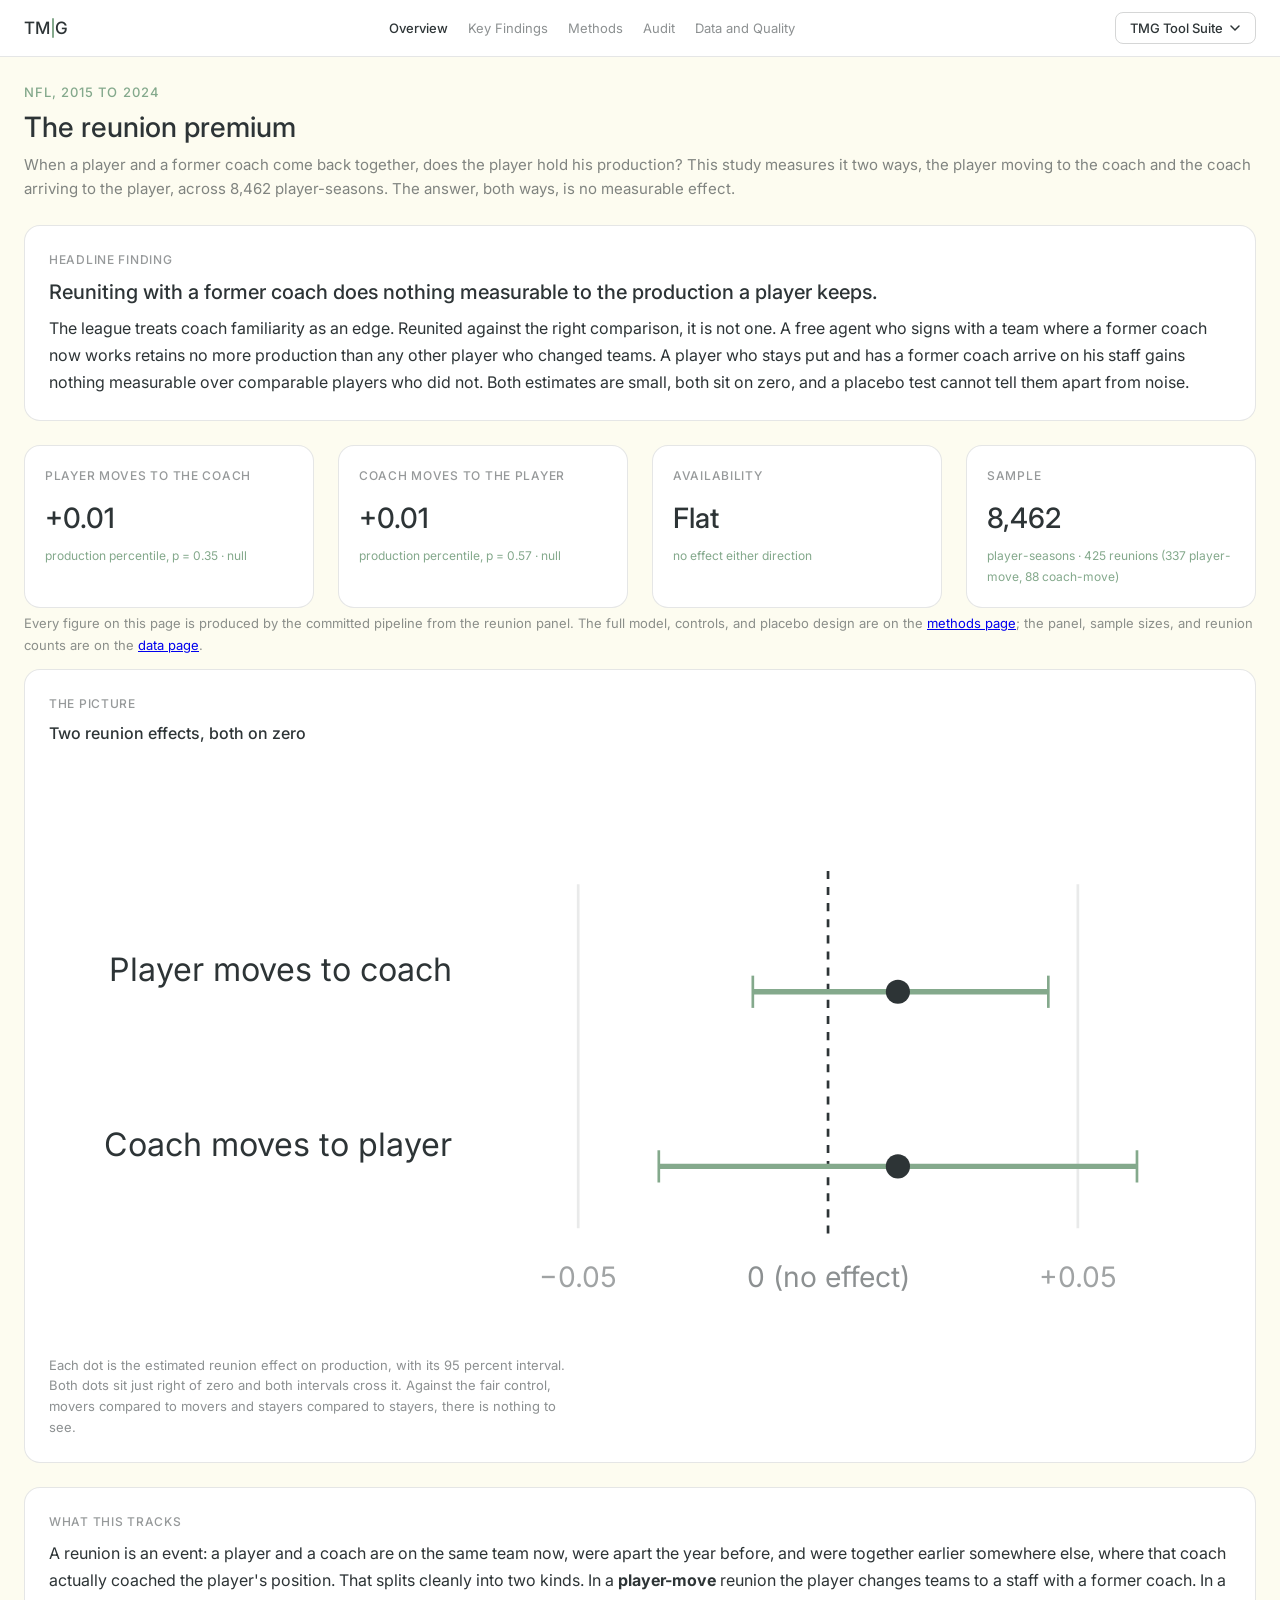
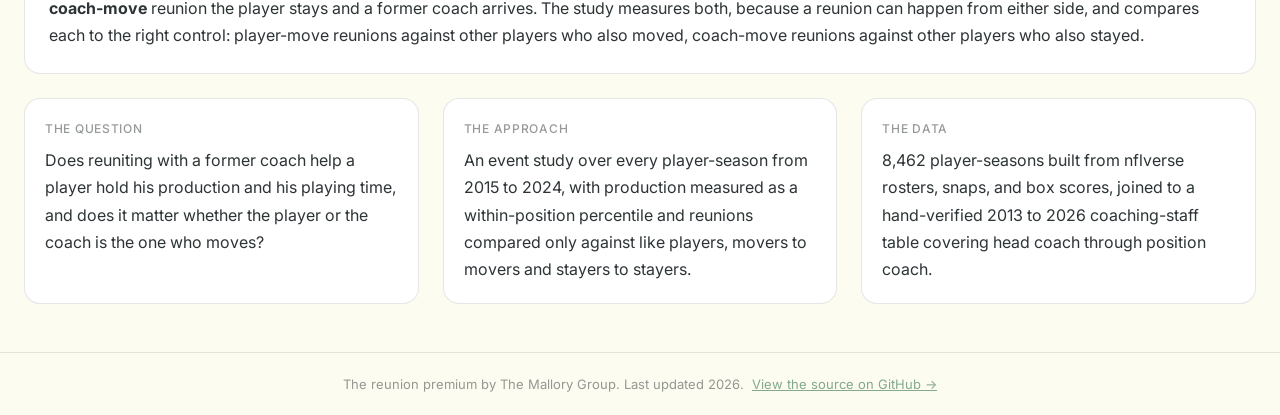
==== commit 60e5859a: "Refactor navigation structure in index.html for improved consistency and accessibility" ====
--- a/index.html
+++ b/index.html
@@ -13,39 +13,39 @@
 </head>
 <body>
 <nav class="tmg-nav" role="banner">
-  <div class="tmg-logo" aria-label="The Mallory Group">
-    <span>TM</span><div class="tmg-logo-divider" aria-hidden="true"></div><span>G</span>
-  </div>
-  <div class="tmg-dropdown-wrap">
-    <button class="tmg-dropdown-btn" id="tmgDdBtn" aria-haspopup="true" aria-expanded="false" aria-controls="tmgDdMenu">
-      TMG Tool Suite
-      <svg class="tmg-chevron" viewBox="0 0 12 12" fill="none" width="12" height="12" aria-hidden="true"><path d="M2 4l4 4 4-4" stroke="currentColor" stroke-width="1.5" stroke-linecap="round"/></svg>
-    </button>
-    <div class="tmg-dropdown-menu" id="tmgDdMenu" role="menu">
-      <a href="https://rmallorybpc.github.io/nhl-free-agency-research/welcome.html" target="_blank" rel="noreferrer" role="menuitem">NHL Free Agency Research</a>
-      <a href="https://rmallorybpc.github.io/nflanalysis/dashboard/src/findings.html?season=2022&team_id=PHI" target="_blank" rel="noreferrer" role="menuitem">NFL Analysis</a>
-      <a href="https://rmallorybpc.github.io/nba-research-project/" target="_blank" rel="noreferrer" role="menuitem">NBA Supermax Research</a>
-      <a href="https://rmallorybpc.github.io/nhl-play-for-contract/" target="_blank" rel="noreferrer" role="menuitem">NHL Play for Contract</a>
-      <a href="https://rmallorybpc.github.io/talent-portability-research/" target="_blank" rel="noreferrer" role="menuitem">Talent Portability Research</a>
-      <a href="https://rmallorybpc.github.io/external-hire-premium/" target="_blank" rel="noreferrer" role="menuitem">External Hire Premium</a>
-      <a href="https://rmallorybpc.github.io/nfl-coach-continuity/" target="_blank" rel="noreferrer" role="menuitem">NFL Coach Continuity</a>
-      <a href="https://rmallorybpc.github.io/recipes/" target="_blank" rel="noreferrer" role="menuitem">Recipe Book</a>
-      <a href="https://rmallorybpc.github.io/pdf-multi-agent-analysis/" target="_blank" rel="noreferrer" role="menuitem">PDF Multi-Agent Analysis</a>
-      <a href="https://content-integrity-audit.pages.dev/" target="_blank" rel="noreferrer" role="menuitem">Content Integrity</a>
-      <a href="https://rmallorybpc.github.io/housing-market-intel/" target="_blank" rel="noreferrer" role="menuitem">Housing Market Intel</a>
-      <a href="https://rmallorybpc.github.io/real-estate-report/" target="_blank" rel="noreferrer" role="menuitem">Real Estate Report</a>
-    
+  <div class="tmg-nav-main">
+    <div class="tmg-logo" aria-label="The Mallory Group">
+      <span>TM</span><div class="tmg-logo-divider" aria-hidden="true"></div><span>G</span>
+    </div>
+    <div class="tmg-nav-links" aria-label="Study sections">
+      <a href="index.html" class="active">Overview</a>
+      <a href="findings.html">Key Findings</a>
+      <a href="methods.html">Methods</a>
+      <a href="audit.html">Audit</a>
+      <a href="data.html">Data and Quality</a>
+    </div>
+    <div class="tmg-dropdown-wrap">
+      <button class="tmg-dropdown-btn" id="tmgDdBtn" aria-haspopup="true" aria-expanded="false" aria-controls="tmgDdMenu">
+        TMG Tool Suite
+        <svg class="tmg-chevron" viewBox="0 0 12 12" fill="none" width="12" height="12" aria-hidden="true"><path d="M2 4l4 4 4-4" stroke="currentColor" stroke-width="1.5" stroke-linecap="round"/></svg>
+      </button>
+      <div class="tmg-dropdown-menu" id="tmgDdMenu" role="menu">
+        <a href="https://rmallorybpc.github.io/nhl-free-agency-research/welcome.html" target="_blank" rel="noreferrer" role="menuitem">NHL Free Agency Research</a>
+        <a href="https://rmallorybpc.github.io/nflanalysis/dashboard/src/findings.html?season=2022&team_id=PHI" target="_blank" rel="noreferrer" role="menuitem">NFL Analysis</a>
+        <a href="https://rmallorybpc.github.io/nba-research-project/" target="_blank" rel="noreferrer" role="menuitem">NBA Supermax Research</a>
+        <a href="https://rmallorybpc.github.io/nhl-play-for-contract/" target="_blank" rel="noreferrer" role="menuitem">NHL Play for Contract</a>
+        <a href="https://rmallorybpc.github.io/talent-portability-research/" target="_blank" rel="noreferrer" role="menuitem">Talent Portability Research</a>
+        <a href="https://rmallorybpc.github.io/external-hire-premium/" target="_blank" rel="noreferrer" role="menuitem">External Hire Premium</a>
+        <a href="https://rmallorybpc.github.io/nfl-coach-continuity/" target="_blank" rel="noreferrer" role="menuitem">NFL Coach Continuity</a>
+        <a href="https://rmallorybpc.github.io/recipes/" target="_blank" rel="noreferrer" role="menuitem">Recipe Book</a>
+        <a href="https://rmallorybpc.github.io/pdf-multi-agent-analysis/" target="_blank" rel="noreferrer" role="menuitem">PDF Multi-Agent Analysis</a>
+        <a href="https://content-integrity-audit.pages.dev/" target="_blank" rel="noreferrer" role="menuitem">Content Integrity</a>
+        <a href="https://rmallorybpc.github.io/housing-market-intel/" target="_blank" rel="noreferrer" role="menuitem">Housing Market Intel</a>
+        <a href="https://rmallorybpc.github.io/real-estate-report/" target="_blank" rel="noreferrer" role="menuitem">Real Estate Report</a>
+      </div>
     </div>
   </div>
 </nav>
-
-<div class="study-subnav"><div class="inner">
-  <a href="index.html" class="active">Overview</a>
-  <a href="findings.html">Key findings</a>
-  <a href="methods.html">Methods</a>
-  <a href="audit.html">Audit</a>
-  <a href="data.html">Data</a>
-</div></div>
 
 <main class="tmg-page"><div class="tmg-container">
   <header class="tmg-page-header">
--- a/study.css
+++ b/study.css
@@ -56,6 +56,13 @@
   color: rgba(45, 52, 54, 0.6);
   max-width: none;
   margin: 8px 0 0;
+  line-height: 1.6;
+}
+.study-desc {
+  font-size: 15px;
+  color: rgba(45, 52, 54, 0.6);
+  max-width: none;
+  margin: 0;
   line-height: 1.6;
 }
 .eyebrow {
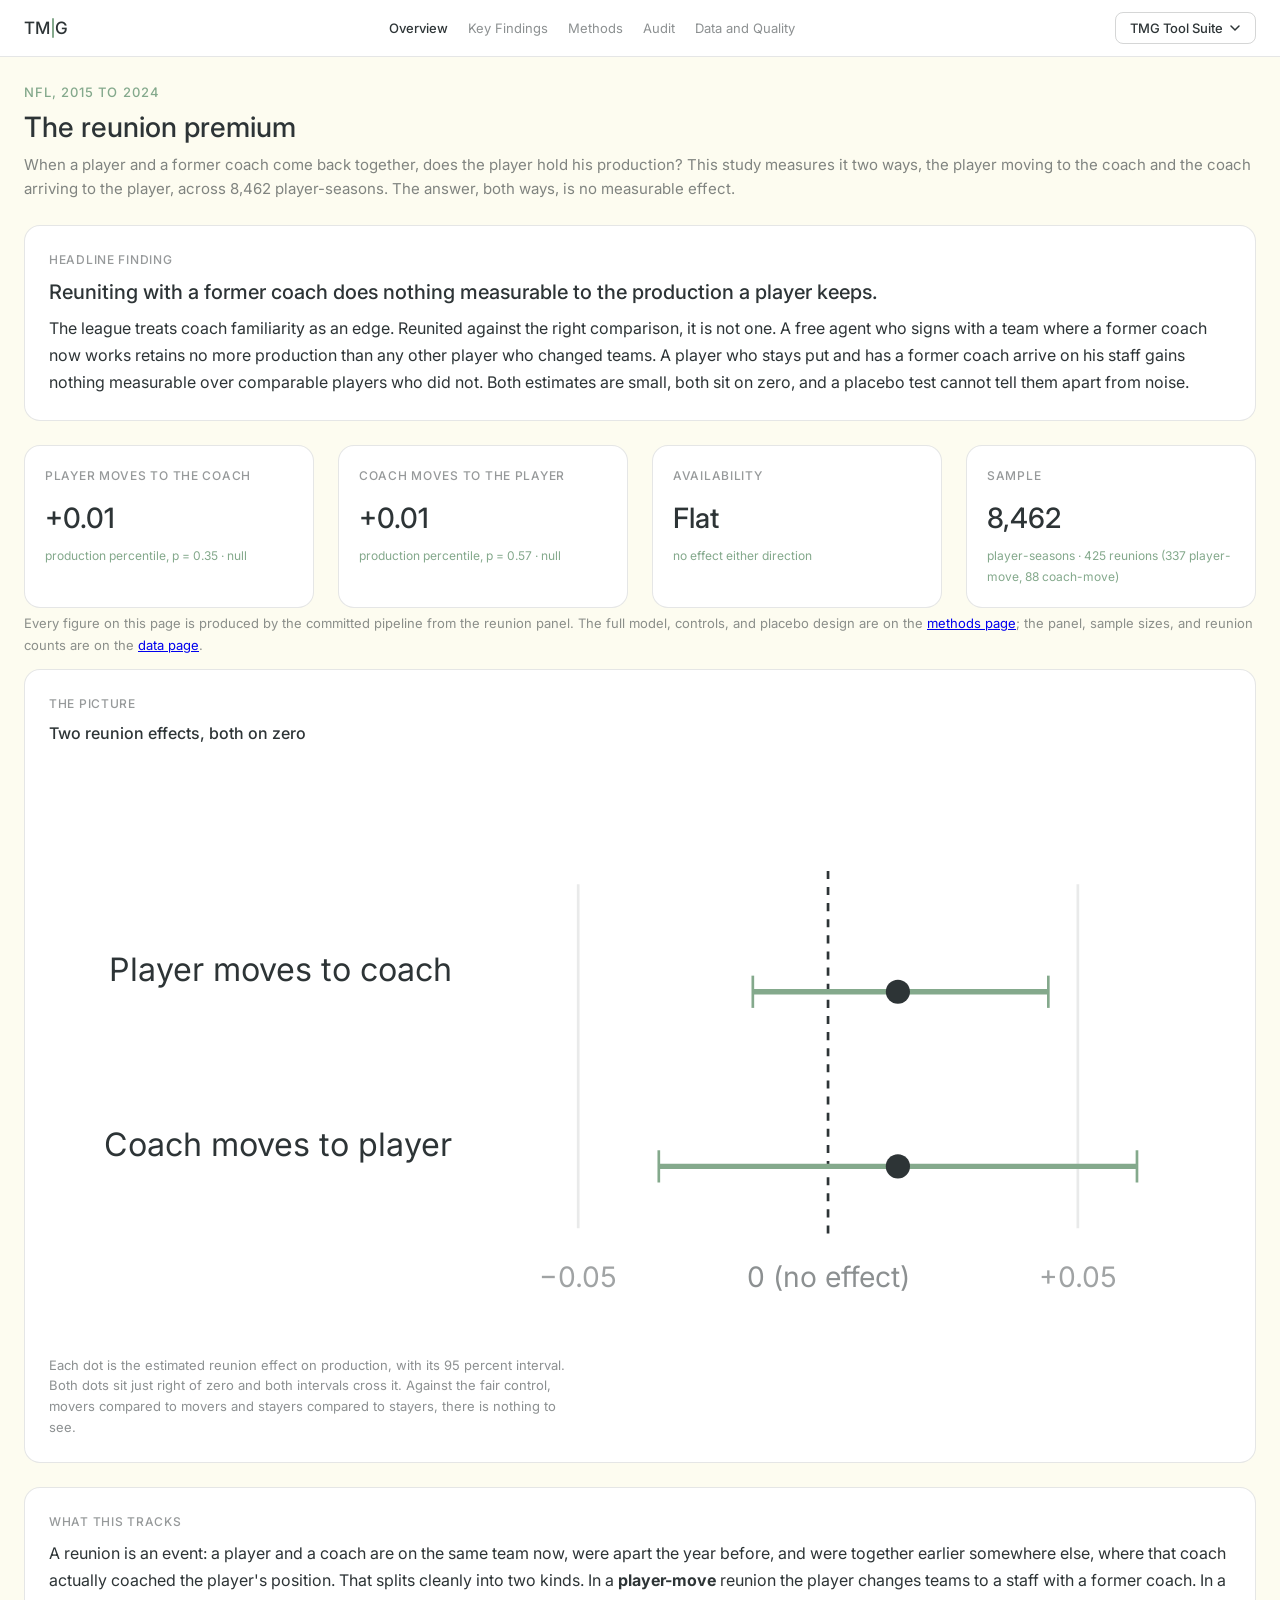
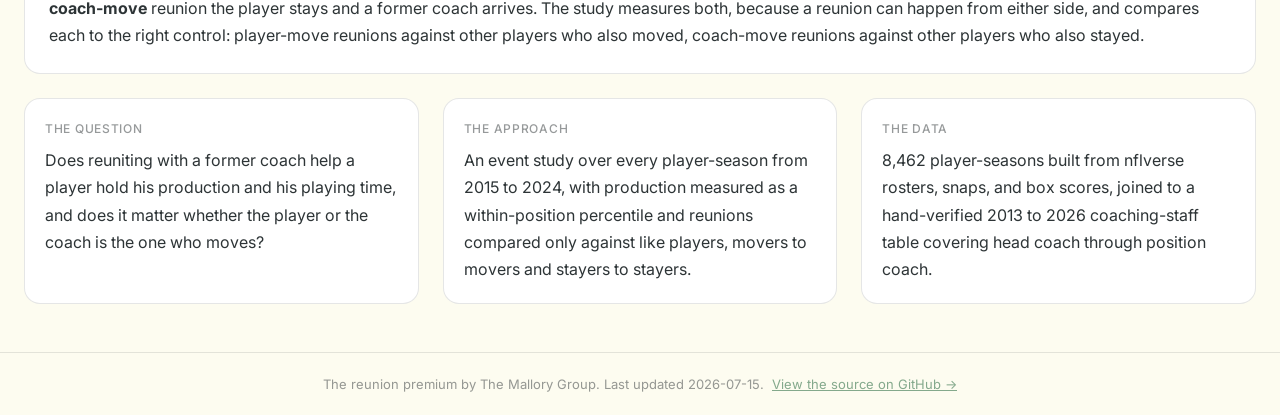
==== commit ad923702: "Update index.html update index v2.3" ====
--- a/index.html
+++ b/index.html
@@ -136,7 +136,7 @@
 </div></main>
 
 <footer class="tmg-footer">
-  The reunion premium by The Mallory Group. Last updated 2026. &nbsp;<a href="https://github.com/rmallorybpc/nfl-coach-continuity" style="color:var(--tmg-sage)">View the source on GitHub &rarr;</a>
+  The reunion premium by The Mallory Group. Last updated 2026-07-15. &nbsp;<a href="https://github.com/rmallorybpc/nfl-coach-continuity" style="color:var(--tmg-sage)">View the source on GitHub &rarr;</a>
 </footer>
 
 <script>
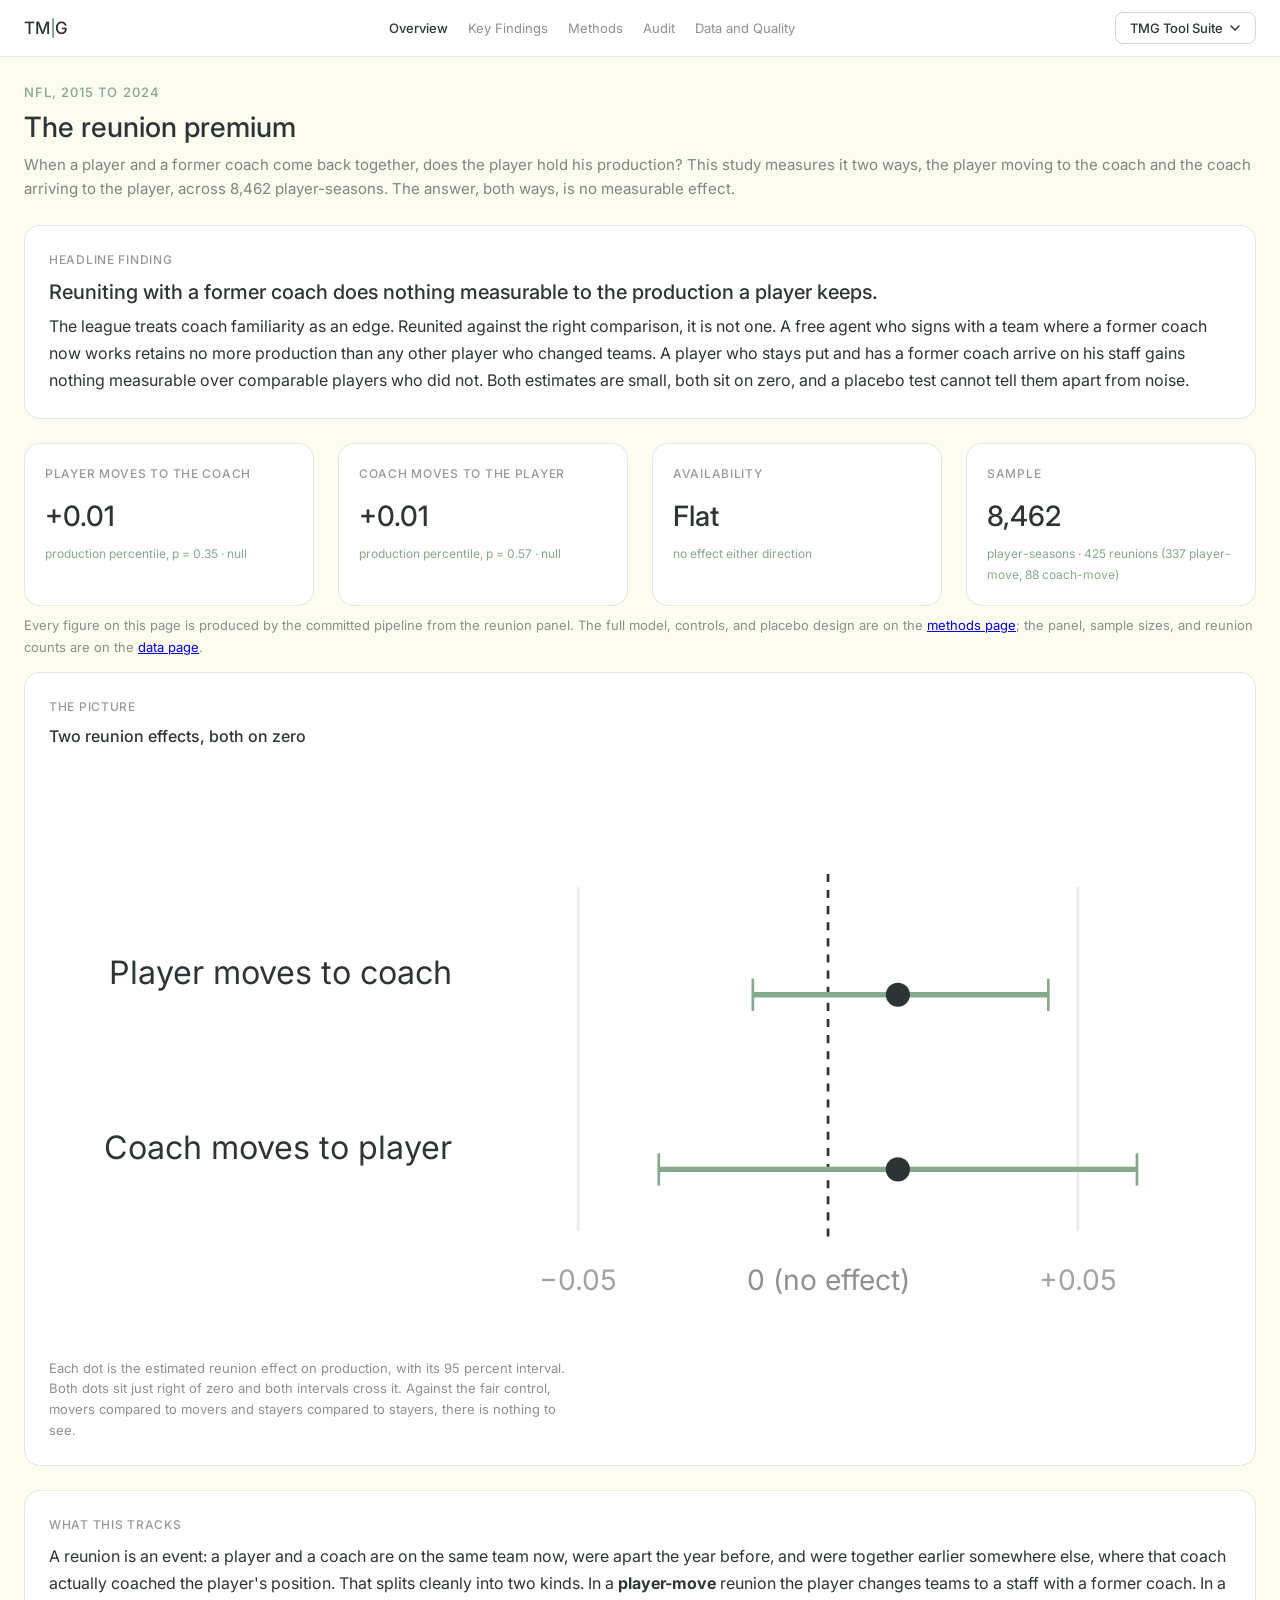
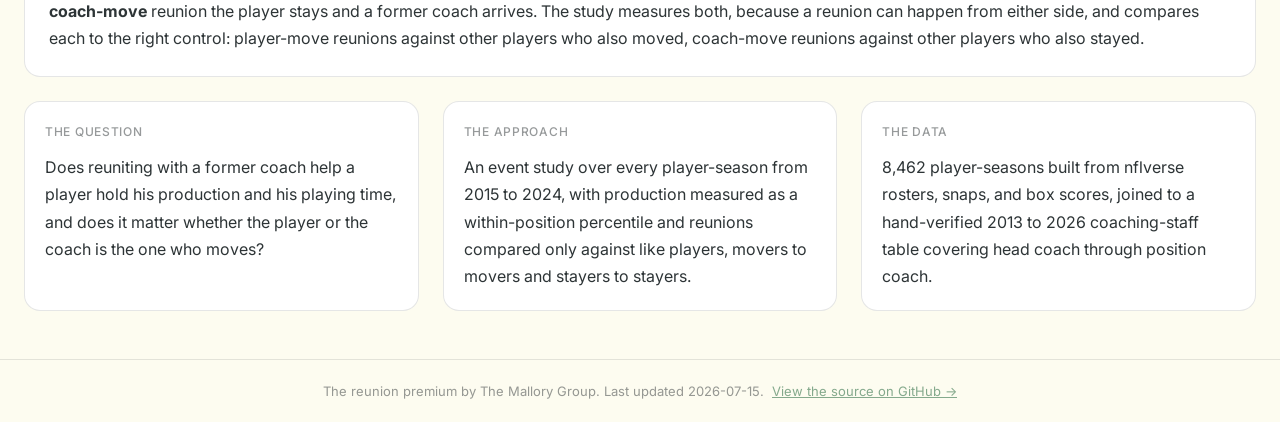
==== commit dd9c0e61: "Refactor table caption styles in findings.html and index.html for consistency; add new CSS class for" ====
--- a/index.html
+++ b/index.html
@@ -57,7 +57,7 @@
   <section class="tmg-card-wide">
     <div class="tmg-card-label">Headline finding</div>
     <h2 class="tmg-h2">Reuniting with a former coach does nothing measurable to the production a player keeps.</h2>
-    <div class="study-prose" style="margin-top:10px">
+    <div class="study-prose study-prose-top">
       <p>The league treats coach familiarity as an edge. Reunited against the right comparison, it is not one. A free agent who signs with a team where a former coach now works retains no more production than any other player who changed teams. A player who stays put and has a former coach arrive on his staff gains nothing measurable over comparable players who did not. Both estimates are small, both sit on zero, and a placebo test cannot tell them apart from noise.</p>
     </div>
   </section>
@@ -85,7 +85,7 @@
     </section>
   </div>
 
-  <p class="note">Every figure on this page is produced by the committed pipeline from the reunion panel. The full model, controls, and placebo design are on the <a href="methods.html">methods page</a>; the panel, sample sizes, and reunion counts are on the <a href="data.html">data page</a>.</p>
+  <p class="note study-prose-block">Every figure on this page is produced by the committed pipeline from the reunion panel. The full model, controls, and placebo design are on the <a href="methods.html">methods page</a>; the panel, sample sizes, and reunion counts are on the <a href="data.html">data page</a>.</p>
 
   <section class="tmg-card-wide">
     <div class="tmg-card-label">The picture</div>
@@ -113,7 +113,7 @@
 
   <section class="tmg-card-wide">
     <div class="tmg-card-label">What this tracks</div>
-    <div class="study-prose">
+    <div class="study-prose study-prose-top">
       <p>A reunion is an event: a player and a coach are on the same team now, were apart the year before, and were together earlier somewhere else, where that coach actually coached the player's position. That splits cleanly into two kinds. In a <strong>player-move</strong> reunion the player changes teams to a staff with a former coach. In a <strong>coach-move</strong> reunion the player stays and a former coach arrives. The study measures both, because a reunion can happen from either side, and compares each to the right control: player-move reunions against other players who also moved, coach-move reunions against other players who also stayed.</p>
     </div>
   </section>
@@ -121,15 +121,15 @@
   <div class="tmg-bento-grid">
     <section class="tmg-card">
       <div class="tmg-card-label">The question</div>
-      <div class="study-prose"><p>Does reuniting with a former coach help a player hold his production and his playing time, and does it matter whether the player or the coach is the one who moves?</p></div>
+      <div class="study-prose study-prose-mid"><p>Does reuniting with a former coach help a player hold his production and his playing time, and does it matter whether the player or the coach is the one who moves?</p></div>
     </section>
     <section class="tmg-card">
       <div class="tmg-card-label">The approach</div>
-      <div class="study-prose"><p>An event study over every player-season from 2015 to 2024, with production measured as a within-position percentile and reunions compared only against like players, movers to movers and stayers to stayers.</p></div>
+      <div class="study-prose study-prose-mid"><p>An event study over every player-season from 2015 to 2024, with production measured as a within-position percentile and reunions compared only against like players, movers to movers and stayers to stayers.</p></div>
     </section>
     <section class="tmg-card">
       <div class="tmg-card-label">The data</div>
-      <div class="study-prose"><p>8,462 player-seasons built from nflverse rosters, snaps, and box scores, joined to a hand-verified 2013 to 2026 coaching-staff table covering head coach through position coach.</p></div>
+      <div class="study-prose study-prose-mid"><p>8,462 player-seasons built from nflverse rosters, snaps, and box scores, joined to a hand-verified 2013 to 2026 coaching-staff table covering head coach through position coach.</p></div>
     </section>
   </div>
 
--- a/study.css
+++ b/study.css
@@ -175,6 +175,10 @@
   font-variant-numeric: tabular-nums;
   white-space: nowrap;
 }
+.tmg-table-caption {
+  text-align: left;
+  caption-side: top;
+}
 .pagenav {
   display: flex;
   justify-content: space-between;
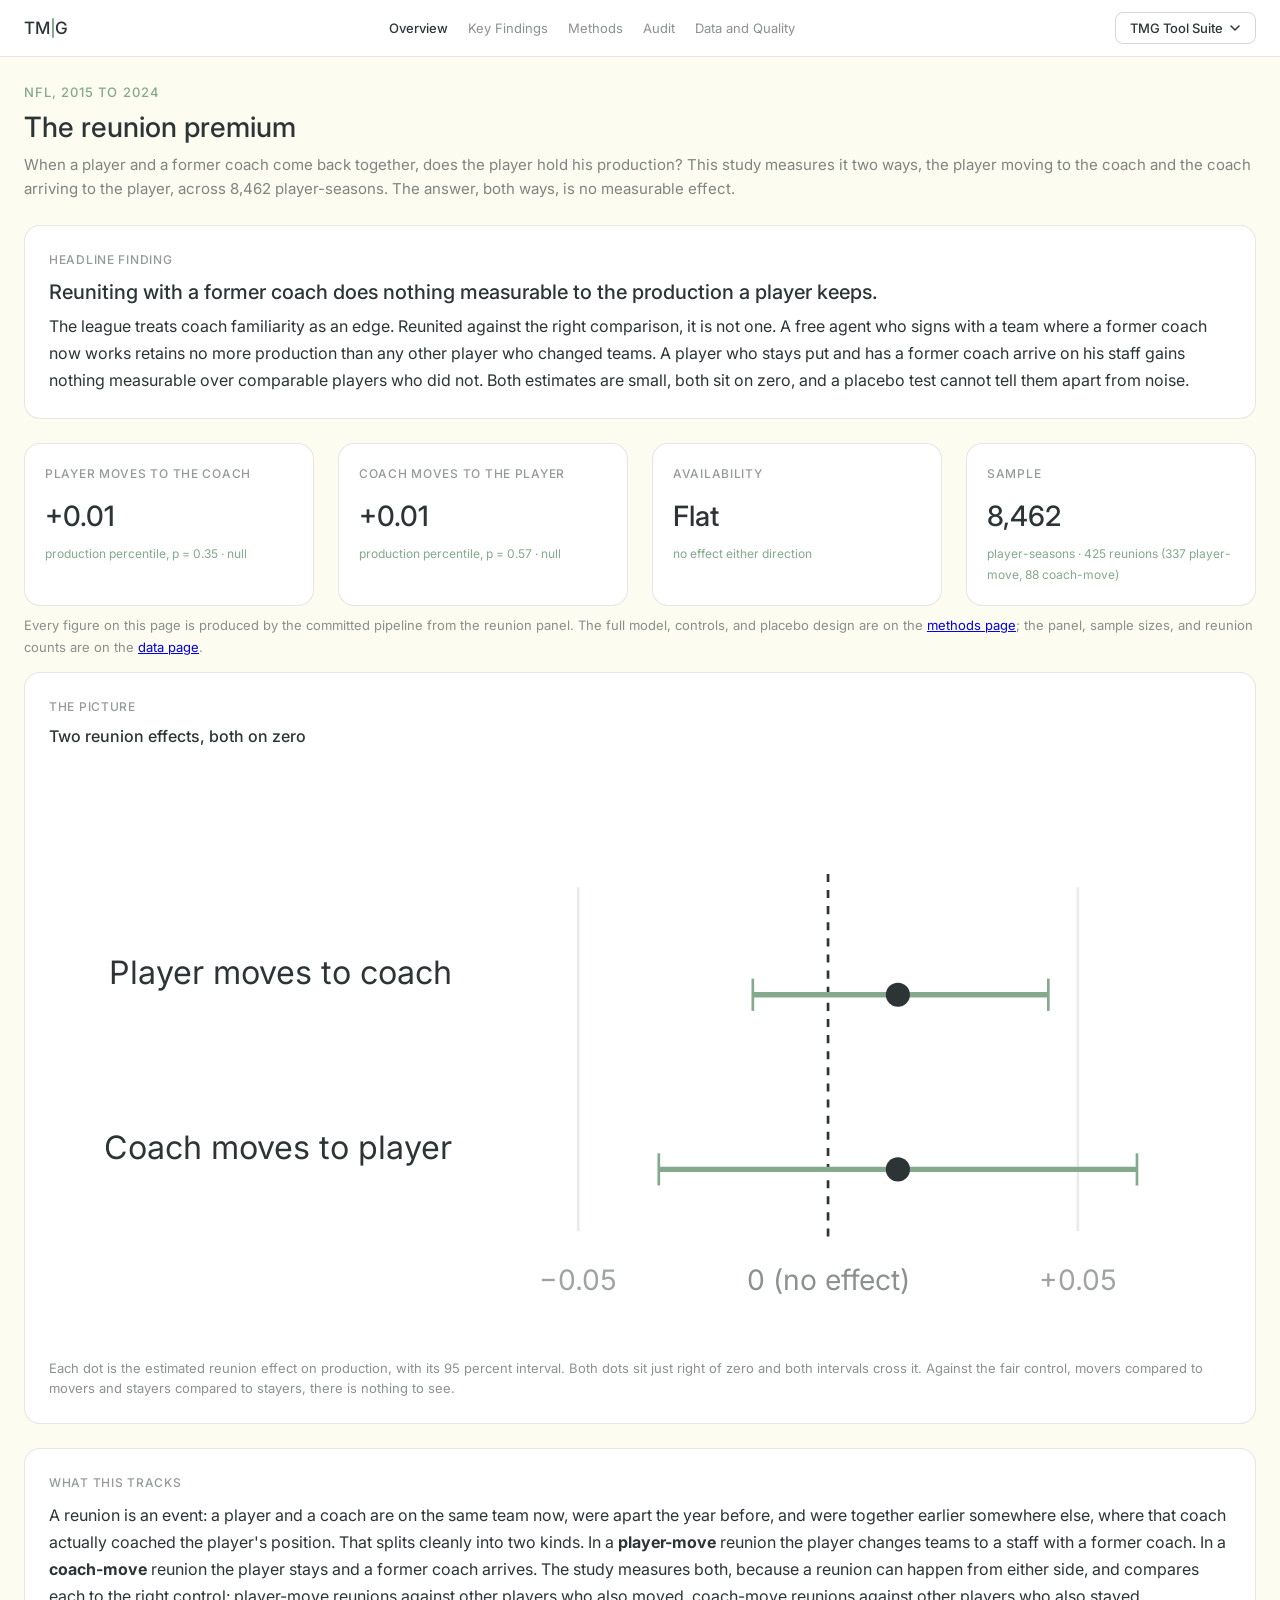
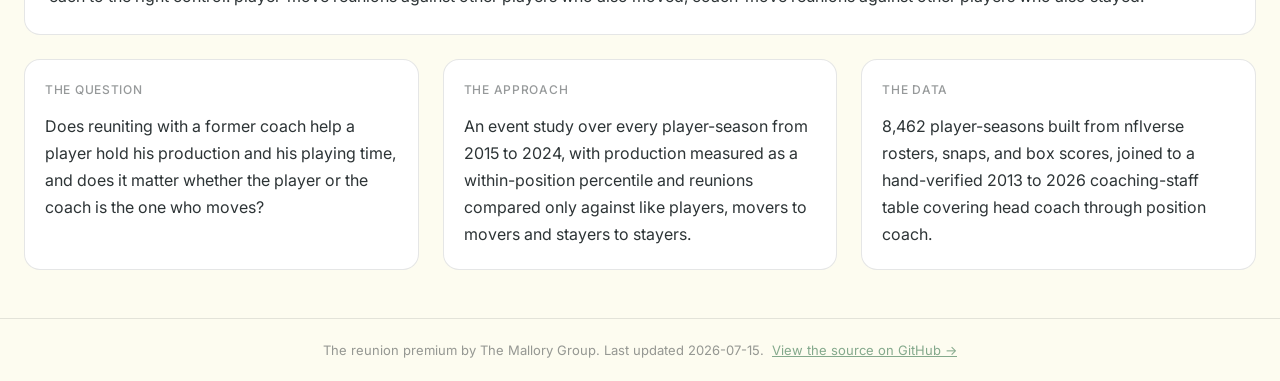
==== commit c56ffeff: "Add class to figure element for improved styling in index.html" ====
--- a/index.html
+++ b/index.html
@@ -90,7 +90,7 @@
   <section class="tmg-card-wide">
     <div class="tmg-card-label">The picture</div>
     <h3 class="tmg-h3">Two reunion effects, both on zero</h3>
-    <figure>
+    <figure class="spread-chart-figure">
       <svg viewBox="0 0 440 220" role="img" aria-label="Both reunion effects are near zero with 95 percent intervals crossing zero">
         <line x1="197" y1="50" x2="197" y2="178" stroke="rgba(45,52,54,0.10)"/>
         <line x1="383" y1="50" x2="383" y2="178" stroke="rgba(45,52,54,0.10)"/>
